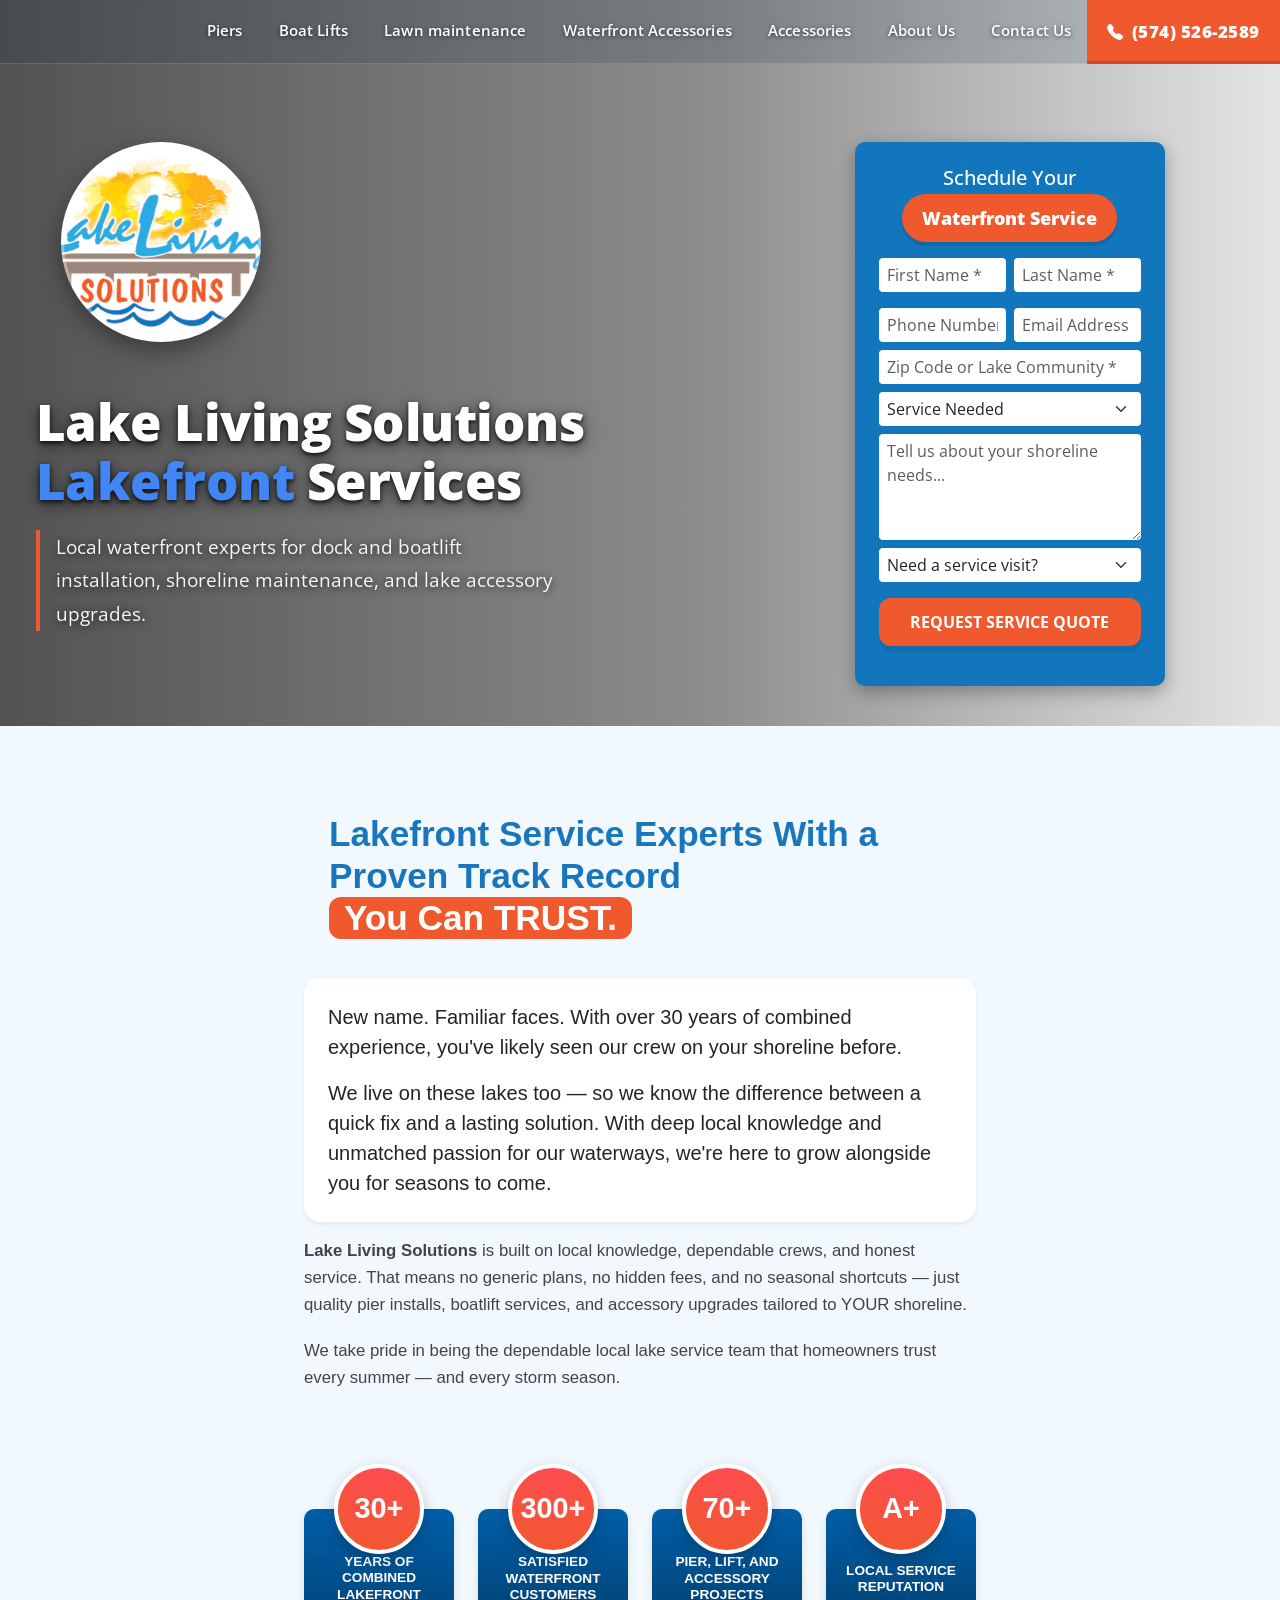
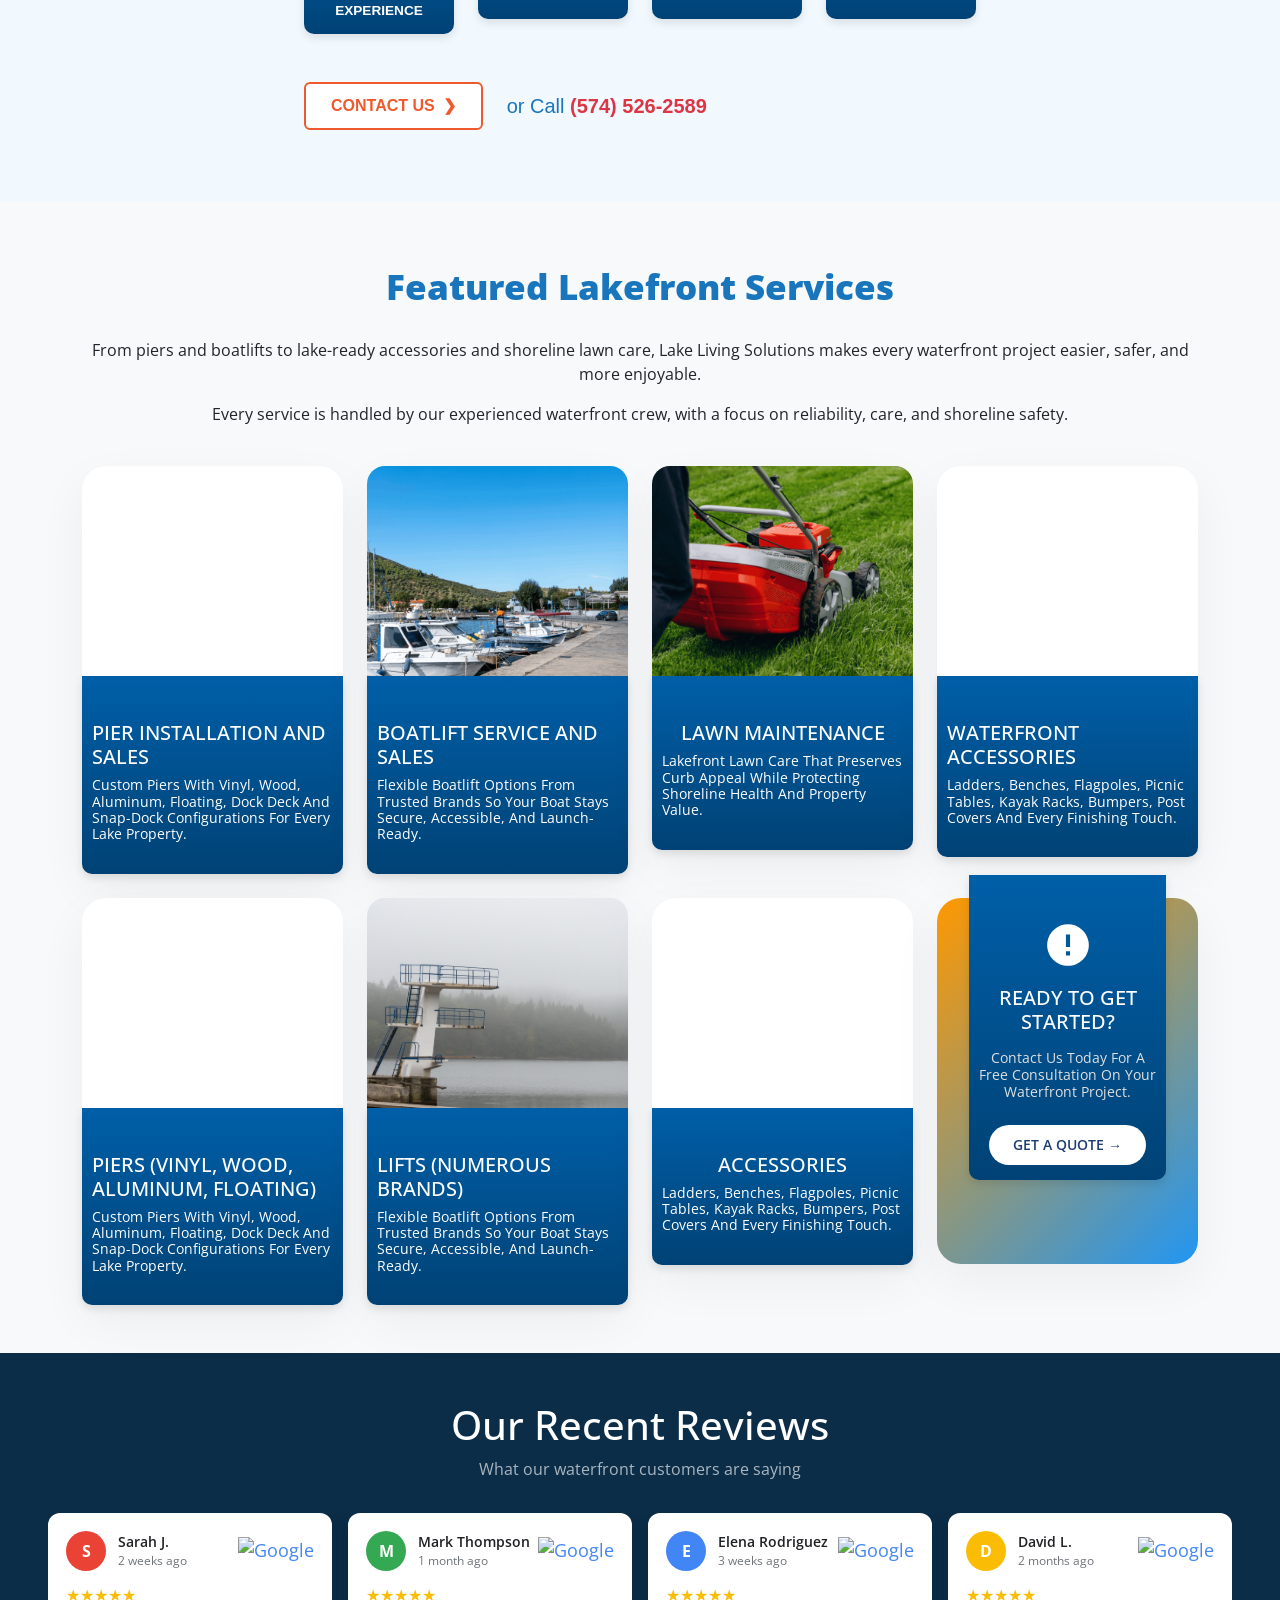
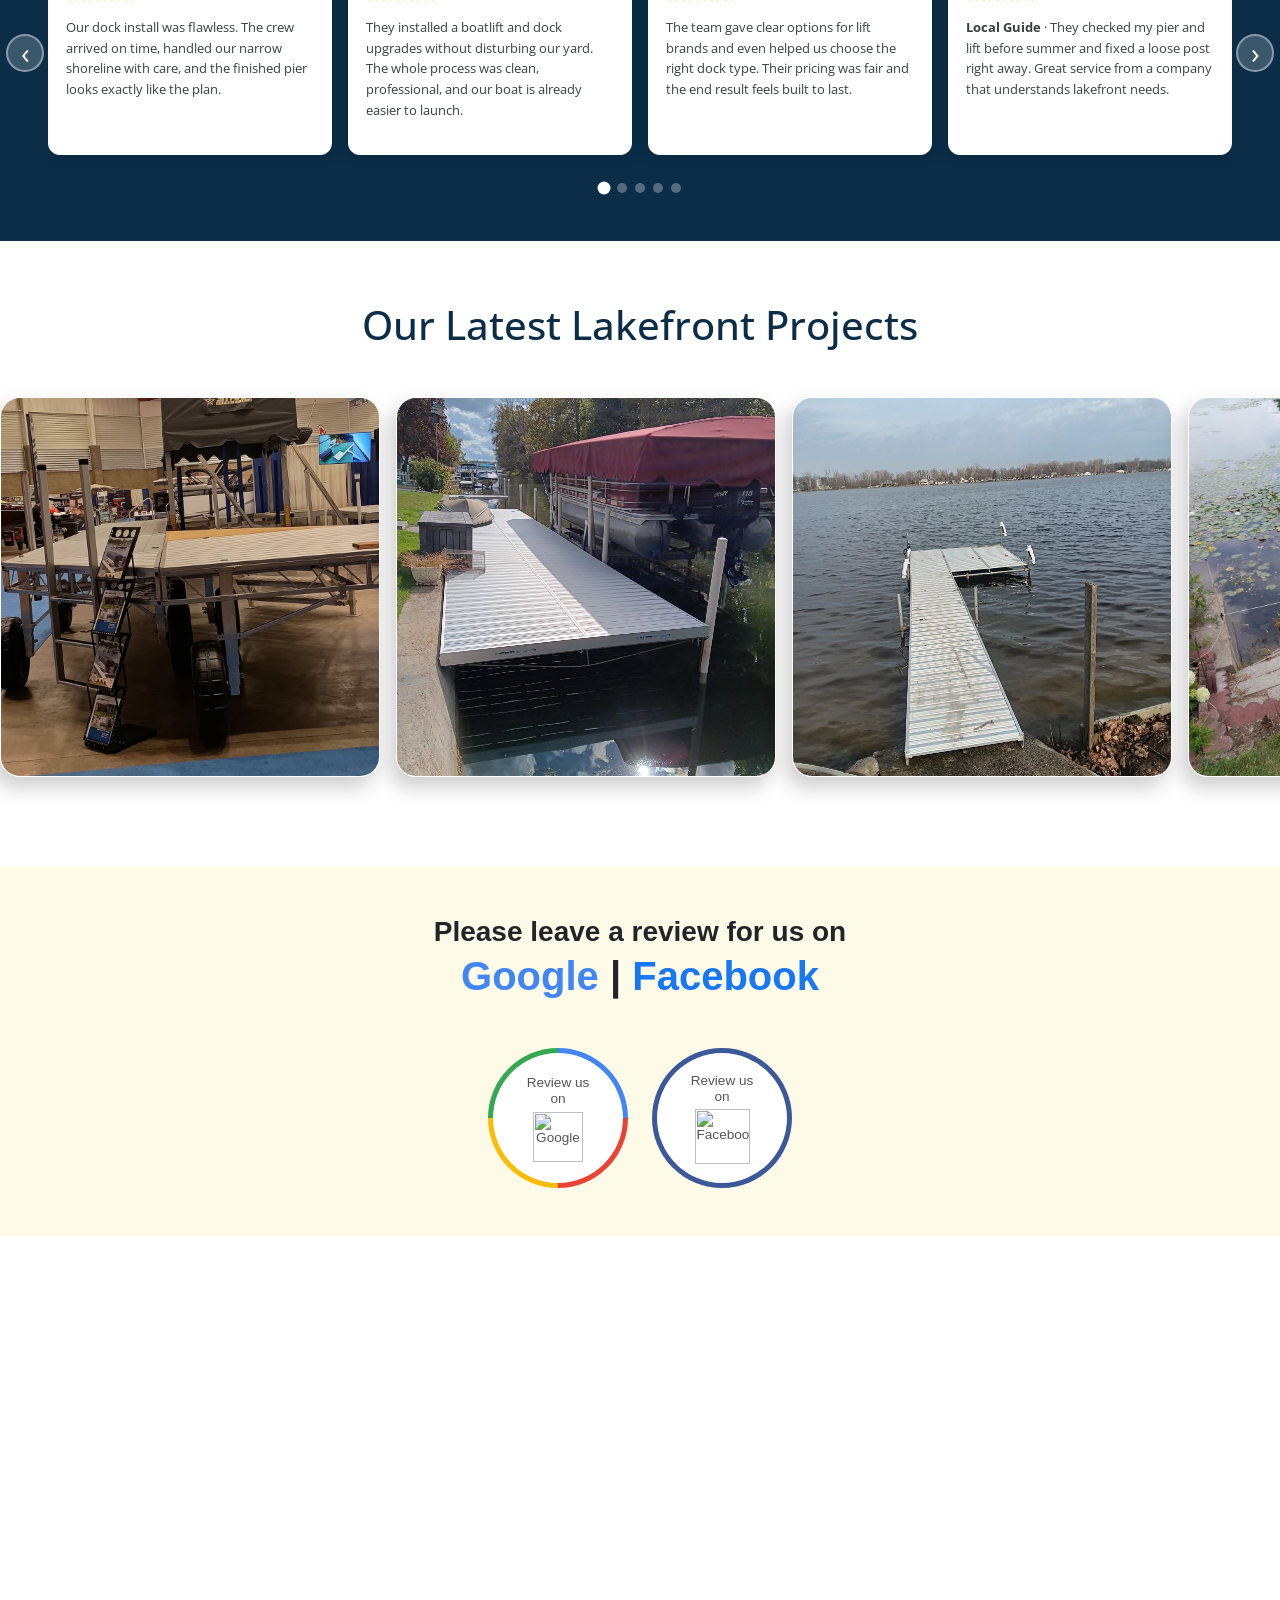
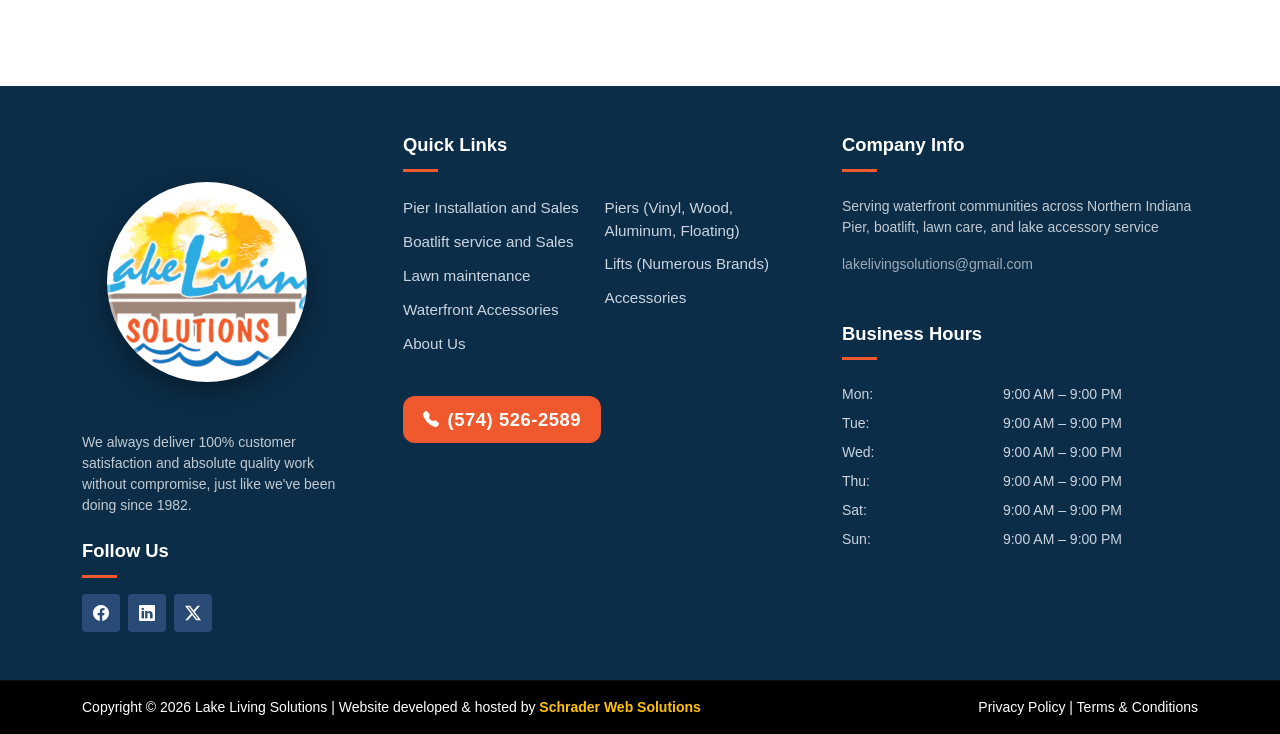
==== index-demo.html @ 2cd5c999 "initial start demo" ====
<html lang="en"><head>
    <meta charset="utf-8">
    <meta name="viewport" content="width=device-width initial-scale=1">
    <title>Lake Living Solutions | Lakefront Piers, Lifts & Waterfront Service</title>
    <meta name="description" content="Lake Living Solutions provides pier installation, boatlift service, lawn maintenance and accessories for lakeside homeowners in Northern Indiana. Trusted local waterfront experts with 30+ years of combined experience.">
    <meta name="keywords" content="lake services, pier installation, boatlift service, waterfront accessories, dock installation, lawn maintenance, Indiana lakes">
    <link href="https://cdn.jsdelivr.net/npm/bootstrap@5.3.2/dist/css/bootstrap.min.css" rel="stylesheet">
<link href="https://cdn.jsdelivr.net/npm/bootstrap-icons@1.11.3/font/bootstrap-icons.min.css" rel="stylesheet">
<script type="application/ld+json">
{
  "@context": "https://schema.org",
  "@type": "LocalBusiness",
  "name": "Lake Living Solutions",
  "telephone": "+1-574-526-2589",
  "email": "lakelivingsolutions@gmail.com",
  "description": "Lake Living Solutions delivers pier installation, boatlift service, lakefront lawn care, and waterfront accessories across Northern Indiana lakes.",
  "address": {
    "@type": "PostalAddress",
    "streetAddress": "Serving lakefront communities across Northern Indiana",
    "addressLocality": "South Bend",
    "addressRegion": "IN"
  },
  "areaServed": "Northern Indiana lakes",
  "openingHours": [
    "Mo-Fr 08:00-18:00",
    "Sa 08:00-14:00"
  ]
}
</script>

    <link href="https://cdn.jsdelivr.net/npm/bootstrap-icons@1.11.1/font/bootstrap-icons.css" rel="stylesheet">

<!-- Favicons -->
  <link rel="icon" type="image/x-icon" href="/images/fav-icon/favicon.ico">
  <link rel="icon" type="image/png" sizes="16x16" href="/images/fav-icon/favicon-16x16.png">
  <link rel="icon" type="image/png" sizes="32x32" href="/images/fav-icon/favicon-32x32.png">
  <link rel="apple-touch-icon" sizes="180x180" href="/images/fav-icon/apple-touch-icon.png">
  <link rel="manifest" href="/images/fav-icon/site.webmanifest">

 <link rel="stylesheet" href="/css/style.css">
  </head>
  <body>
    
    <link href="https://fonts.googleapis.com/css2?family=Open+Sans:wght@400;600;700&amp;display=swap" rel="stylesheet">

<div class="mobile-topbar">

  <a href="tel:5745262589" class="topbar-phone">
    <i class="bi bi-telephone-fill"></i>
    (574) 526-2589
  </a>

  <button class="hamburger" id="hamburger" aria-label="Open menu">
    <i id="hamIcon" class="bi bi-list"></i>
  </button>
</div>

<div class="overlay" id="overlay"></div>

<div class="mobile-drawer" id="drawer">

  <div class="drawer-header">
    <a class="drawer-logo" href="/">LAKE LIVING SOLUTIONS</a>
    <button class="close-btn" id="closeBtn" aria-label="Close">
      <i class="bi bi-x-lg"></i>
    </button>
  </div>

  <ul class="drawer-nav">
      <li><button class="nav-btn" onclick="window.location='/piers/'">Piers</button></li>
      <li><button class="nav-btn" onclick="window.location='/boat-lifts/'">Boat Lifts</button></li>
        <li><button class="nav-btn" onclick="window.location='/lawn-maintenance/'">Lawn maintenance</button></li>
        <li><button class="nav-btn" onclick="window.location='/waterfront-accessories/'">Waterfront Accessories</button></li>
      <li><button class="nav-btn" onclick="window.location='/accessories/'">Accessories</button></li>
      <li><button class="nav-btn" onclick="window.location='/about/'">About Us</button></li>
      <li><button class="nav-btn" onclick="window.location='/contact/'">Contact Us</button></li>
  </ul>

  <div class="drawer-phone">
    <a href="tel:5745262589" class="drawer-phone-link">
      <i class="bi bi-telephone-fill"></i>
      (574) 526-2589
    </a>
  </div>

</div>

<script>
  const hamburger = document.getElementById('hamburger');
  const hamIcon   = document.getElementById('hamIcon');
  const drawer    = document.getElementById('drawer');
  const overlay   = document.getElementById('overlay');
  const closeBtn  = document.getElementById('closeBtn');

  function openDrawer() {
    drawer.classList.add('open');
    overlay.classList.add('active');
    hamIcon.className = 'bi bi-x-lg';
    document.body.style.overflow = 'hidden';
  }
  function closeDrawer() {
    drawer.classList.remove('open');
    overlay.classList.remove('active');
    hamIcon.className = 'bi bi-list';
    document.body.style.overflow = '';
  }

  hamburger.addEventListener('click', () => drawer.classList.contains('open') ? closeDrawer() : openDrawer());
  closeBtn.addEventListener('click', closeDrawer);
  overlay.addEventListener('click', closeDrawer);
</script>
    <nav class="main-nav">
  <ul>
    <li class="nav-spacer" aria-hidden="true"></li>

    <li class="nav-links-group">
      <button class="nav-btn" onclick="window.location='/piers/'">Piers</button>
      <button class="nav-btn" onclick="window.location='/boat-lifts/'">Boat Lifts</button>
      <button class="nav-btn" onclick="window.location='/lawn-maintenance/'">Lawn maintenance</button>
      <button class="nav-btn" onclick="window.location='/waterfront-accessories/'">Waterfront Accessories</button>
      <button class="nav-btn" onclick="window.location='/accessories/'">Accessories</button>
      <button class="nav-btn" onclick="window.location='/about/'">About Us</button>
      <button class="nav-btn" onclick="window.location='/contact/'">Contact Us</button>
    </li>

    <li class="nav-phone">
      <a href="tel:5745262589" class="nav-phone-link">
        <i class="bi bi-telephone-fill"></i>
        (574) 526-2589
      </a>
    </li>
  </ul>
</nav>

    <main>
      
<section class="hero-section">
  <div class="hero-bg"></div>
  <div class="container-fluid hero-inner">
    <div class="row align-items-start gx-2">

      <!-- Left Content -->
      <div class="col-md-8 col-12">
        <div class="right-side-section  me-md-5 me-0 ms-md-4 ms-0 px-3 px-md-0">

          <div class="logo-wrapper mt-5">
            <a href="/" aria-label="Lake Living Solutions Home">
              <div class="logo" style="background-image: url('/img/logo.avif');"></div>
            </a>
          </div>

          <h1 class="hero-title mb-3">
            <span class="hero-title-text">
              Lake Living Solutions<span> Lakefront</span> Services
            </span>
          </h1>

          <h3 class="hero-subtitle">
            Local waterfront experts for dock and boatlift installation, shoreline maintenance, and lake accessory upgrades.
          </h3>

        </div>
      </div>

      <!-- Right Form -->
<!-- Right Form -->
<div class="col-md-4 col-12 mt-4 mt-md-0">
  <div class="form-container mt-5">  
    <div class="appointment-card p-4">
      <h5 class="text-center mb-1">Schedule Your</h5>
      <div class="text-center mb-3">
        <span class="appointment-pill d-inline-block">Waterfront Service</span>
      </div>
      <form>
        <div class="row g-2">
          <div class="col-6">
            <input class="form-control rounded-input" placeholder="First Name *">
          </div>
          <div class="col-6">
            <input class="form-control rounded-input" placeholder="Last Name *">
          </div>
        </div>
        <div class="row g-2 mt-2">
          <div class="col-6">
            <input class="form-control rounded-input" placeholder="Phone Number *">
          </div>
          <div class="col-6">
            <input type="email" class="form-control rounded-input" placeholder="Email Address *">
          </div>
        </div>
        <div class="mt-2">
          <input class="form-control rounded-input" placeholder="Zip Code or Lake Community *">
        </div>
        <div class="mt-2">
          <select class="form-select rounded-input">
            <option value="" selected="" disabled="">Service Needed</option>
            <option value="pier-installation">Pier installation and sales</option>
            <option value="boatlift-service">Boatlift service and sales</option>
            <option value="lawn-maintenance">Lawn maintenance</option>
            <option value="accessories">Accessories and finishing touches</option>
            <option value="dock-deck">Dock Deck / Snap-Dock</option>
            <option value="inspection">Inspection and maintenance</option>
          </select>
        </div>
        <div class="mt-2">
          <textarea class="form-control rounded-input" rows="4" placeholder="Tell us about your shoreline needs..."></textarea>
        </div>
        <div class="mt-2">
          <select class="form-select rounded-input">
            <option value="" selected="" disabled="">Need a service visit?</option>
            <option value="yes">Yes</option>
            <option value="no">No (Reach Out To Schedule)</option>
          </select>
        </div>
        <div class="mt-3">
          <button type="button" class="btn btn-danger w-100 btn-cta">REQUEST SERVICE QUOTE</button>
        </div>
      </form>
    </div>
  </div>
</div>

    </div>
  </div>
</section>

<section class="company-section overflow-hidden">
  <div class="container-fluid p-0">
    <div class="row g-0 about-content-bg" style="position: relative;">

   

      <!-- Content col -->
      <div class="py-5 px-4 px-lg-5 d-flex align-items-center about-container-center" >
       

        <div class="about-card py-4">
  <h2 class="section-title mb-4">
    Lakefront Service Experts With a <br>Proven Track Record <span class="trust-pill">You Can TRUST.</span>
  </h2>
  
  <div class="">
    <div class="blockquote p-4 rounded-4 shadow-sm bg-white">
      <p class="lead"><strong>New name. Familiar faces.</strong> With over 30 years of combined experience, you've likely seen our crew on your shoreline before.</p>
      <p>We live on these lakes too — so we know the difference between a quick fix and a lasting solution. With deep local knowledge and unmatched passion for our waterways, we're here to grow alongside you for seasons to come.</p>
    </div>
  </div>
  
  <div class="content-text opacity-90">
    <p><strong>Lake Living Solutions</strong> is built on local knowledge, dependable crews, and honest service. That means no generic plans, no hidden fees, and no seasonal shortcuts — just quality pier installs, boatlift services, and accessory upgrades tailored to YOUR shoreline.</p>
    <p>We take pride in being the dependable local lake service team that homeowners trust every summer — and every storm season.</p>
  </div>

  <div class="row text-center mt-5 g-4 justify-content-center">
    <div class="col-6 col-md-3">
      <div class="stat-container">
        <div class="stat-circle">30+</div>
        <div class="stat-label">Years Of Combined <br> Lakefront Experience</div>
      </div>
    </div>
    <div class="col-6 col-md-3">
      <div class="stat-container">
        <div class="stat-circle">300+</div>
        <div class="stat-label">Satisfied <br> Waterfront Customers</div>
      </div>
    </div>
    <div class="col-6 col-md-3">
      <div class="stat-container">
        <div class="stat-circle">70+</div>
        <div class="stat-label">Pier, Lift, And <br> Accessory Projects</div>
      </div>
    </div>
    <div class="col-6 col-md-3">
      <div class="stat-container">
        <div class="stat-circle">A+</div>
        <div class="stat-label">Local Service <br> Reputation</div>
      </div>
    </div>
  </div>

  <div class="mt-5 d-flex flex-wrap align-items-center gap-4">
    <a href="mailto:lakelivingsolutions@gmail.com" class="btn btn-contact-custom">
      CONTACT US <span class="ms-2">❯</span>
    </a>
    <span class="fs-5 text-navy">or Call <strong class="text-danger">(574) 526-2589</strong></span>
  </div>
</div>
      </div>

    </div>
  </div>
</section>




<section class="services-featured py-5 bg-light" id="services">
  <div class="container">
    <div class="row mb-4">
      <div class="col-12 text-center">
        <h2 class="section-title mb-3">Featured Lakefront Services</h2>
        <p>From piers and boatlifts to lake-ready accessories and shoreline lawn care, Lake Living Solutions makes every waterfront project easier, safer, and more enjoyable.</p>
        <p class="content-text">Every service is handled by our experienced waterfront crew, with a focus on reliability, care, and shoreline safety.</p>
      </div>
    </div>

    <div class="row g-4">
      <!-- Service 1: Pier installation and sales -->
      <div class="col-lg-3 col-12">
        <div class="stat-container" style="max-width:100%; padding:0rem; background:#fff; border-radius:24px; box-shadow:0 18px 50px rgba(0,0,0,0.05);">
          <div class="service-image" style="width:100%; min-height:300px; border-radius:18px 18px 0px 0px; background:url('/img/00.jpg') center/cover no-repeat; margin-bottom:1rem;"></div>
          <div class="stat-label stat-label-service" style="display: flex; flex-direction: column;">
             <h3 class="h5 section-sub-titlex">Pier installation and sales</h3>
             <p>Custom piers with vinyl, wood, aluminum, floating, Dock Deck and Snap-Dock configurations for every lake property.</p>
          </div>
        </div>
      </div>

      <!-- Service 2: Boatlift service and sales -->
      <div class="col-lg-3 col-12">
        <div class="stat-container" style="max-width:100%; padding:0rem; background:#fff; border-radius:24px; box-shadow:0 18px 50px rgba(0,0,0,0.05);">
          <div class="service-image" style="width:100%; min-height:300px; border-radius:18px 18px 0px 0px; background:url('/img/11.png') center/cover no-repeat; margin-bottom:1rem;"></div>
          <div class="stat-label stat-label-service" style="display: flex; flex-direction: column;">
             <h3 class="h5 section-sub-titlex">Boatlift service and sales</h3>
             <p>Flexible boatlift options from trusted brands so your boat stays secure, accessible, and launch-ready.</p>
          </div>
        </div>
      </div>

      <!-- Service 3: Lawn maintenance -->
      <div class="col-lg-3 col-12">
        <div class="stat-container" style="max-width:100%; padding:0rem; background:#fff; border-radius:24px; box-shadow:0 18px 50px rgba(0,0,0,0.05);">
          <div class="service-image" style="width:100%; min-height:300px; border-radius:18px 18px 0px 0px; background:url('/img/22.png') center/cover no-repeat; margin-bottom:1rem;"></div>
          <div class="stat-label stat-label-service" style="display: flex; flex-direction: column;">
             <h3 class="h5 section-sub-titlex">Lawn maintenance</h3>
             <p>Lakefront lawn care that preserves curb appeal while protecting shoreline health and property value.</p>
          </div>
        </div>
      </div>

      <!-- Service 4: Waterfront Accessories -->
      <div class="col-lg-3 col-12">
        <div class="stat-container" style="max-width:100%; padding:0rem; background:#fff; border-radius:24px; box-shadow:0 18px 50px rgba(0,0,0,0.05);">
          <div class="service-image" style="width:100%; min-height:300px; border-radius:18px 18px 0px 0px; background:url('/img/33.png') center/cover no-repeat; margin-bottom:1rem;"></div>
          <div class="stat-label stat-label-service" style="display: flex; flex-direction: column;">
             <h3 class="h5 section-sub-titlex">Waterfront Accessories</h3>
             <p>Ladders, benches, flagpoles, picnic tables, kayak racks, bumpers, post covers and every finishing touch.</p>
          </div>
        </div>
      </div>

      <!-- Service 5: Piers (Dock Deck / Snap-Dock combined as it falls under piers) -->
      <div class="col-lg-3 col-12">
        <div class="stat-container" style="max-width:100%; padding:0rem; background:#fff; border-radius:24px; box-shadow:0 18px 50px rgba(0,0,0,0.05);">
          <div class="service-image" style="width:100%; min-height:300px; border-radius:18px 18px 0px 0px; background:url('/img/44.png') center/cover no-repeat; margin-bottom:1rem;"></div>
          <div class="stat-label stat-label-service" style="display: flex; flex-direction: column;">
             <h3 class="h5 section-sub-titlex">Piers (Vinyl, Wood, Aluminum, Floating)</h3>
             <p>Custom piers with vinyl, wood, aluminum, floating, Dock Deck and Snap-Dock configurations for every lake property.</p>
          </div>
        </div>
      </div>

      <!-- Service 6: Lifts -->
      <div class="col-lg-3 col-12">
        <div class="stat-container" style="max-width:100%; padding:0rem; background:#fff; border-radius:24px; box-shadow:0 18px 50px rgba(0,0,0,0.05);">
          <div class="service-image" style="width:100%; min-height:300px; border-radius:18px 18px 0px 0px; background:url('/img/55.png') center/cover no-repeat; margin-bottom:1rem;"></div>
          <div class="stat-label stat-label-service" style="display: flex; flex-direction: column;">
             <h3 class="h5 section-sub-titlex">Lifts (Numerous Brands)</h3>
             <p>Flexible boatlift options from trusted brands so your boat stays secure, accessible, and launch-ready.</p>
          </div>
        </div>
      </div>

      <!-- Service 7: Accessories (duplicate of Waterfront Accessories, but keeping as separate entry per your list) -->
      <div class="col-lg-3 col-12">
        <div class="stat-container" style="max-width:100%; padding:0rem; background:#fff; border-radius:24px; box-shadow:0 18px 50px rgba(0,0,0,0.05);">
          <div class="service-image" style="width:100%; min-height:300px; border-radius:18px 18px 0px 0px; background:url('/img/66.png') center/cover no-repeat; margin-bottom:1rem;"></div>
          <div class="stat-label stat-label-service" style="display: flex; flex-direction: column;">
             <h3 class="h5 section-sub-titlex">Accessories</h3>
             <p>Ladders, benches, flagpoles, picnic tables, kayak racks, bumpers, post covers and every finishing touch.</p>
          </div>
        </div>
      </div>
            <!-- Service 8: Call to Action Block -->
      <div class="col-lg-3 col-12">
        <div class="stat-container" style="max-width: 100%;
    padding: 2rem;
    background: linear-gradient(135deg, #FF9800 0%, #2196F3 100%);
    border-radius: 24px;
    box-shadow: 0 18px 50px rgba(0, 0, 0, 0.05);
    text-align: center;
    display: flex;
    flex-direction: column;
    justify-content: center;
    min-height: 366px;">
          <div class="stat-label stat-label-service" style="display: flex; flex-direction: column; align-items:center;">
             <svg width="50" height="50" viewBox="0 0 24 24" fill="none" xmlns="http://www.w3.org/2000/svg" style="margin-bottom:1rem;">
               <path d="M12 2C6.48 2 2 6.48 2 12s4.48 10 10 10 10-4.48 10-10S17.52 2 12 2zm1 15h-2v-2h2v2zm0-4h-2V7h2v6z" fill="white"/>
             </svg>
             <h3 class="h5 section-sub-titlex" style="color:#fff; margin-bottom:1rem;">Ready to Get Started?</h3>
             <p style="color:#e0e0e0; margin-bottom:1.5rem; font-size:14px;">Contact us today for a free consultation on your waterfront project.</p>
             <a href="tel:+15745262589" style="display:inline-block; background:#fff; color:#1e3c72; text-decoration:none; padding:0.75rem 1.5rem; border-radius:50px; font-weight:600; transition:all 0.3s ease;">Get a Quote →</a>
          </div>
        </div>
      </div>
    </div>
  </div>
</section>

<div class="review-sec text-center py-5">
  <h1 class="text-white mb-2">Our Recent Reviews</h1>
  <p class="review-sec-sub">What our waterfront customers are saying</p>

  <div class="review-carousel-outer">

    <!-- Arrows -->
    <button class="review-arrow review-prev" id="reviewPrev">‹</button>
    <button class="review-arrow review-next" id="reviewNext">›</button>

    <!-- Track -->
    <div class="review-track" id="reviewTrack">

      <div class="review-card">
        <div class="review-header">
          <div class="avatar" style="background-color:#ea4335;">S</div>
          <div class="user-info">
            <span class="user-name">Sarah J.</span>
            <span class="review-date">2 weeks ago</span>
          </div>
          <img src="https://img.icons8.com/color/48/google-logo.png" class="google-logo" alt="Google">
        </div>
        <div class="stars">★★★★★</div>
        <p class="review-text">Our dock install was flawless. The crew arrived on time, handled our narrow shoreline with care, and the finished pier looks exactly like the plan.</p>
      </div>

      <div class="review-card">
        <div class="review-header">
          <div class="avatar" style="background-color:#34a853;">M</div>
          <div class="user-info">
            <span class="user-name">Mark Thompson</span>
            <span class="review-date">1 month ago</span>
          </div>
          <img src="https://img.icons8.com/color/48/google-logo.png" class="google-logo" alt="Google">
        </div>
        <div class="stars">★★★★★</div>
        <p class="review-text">They installed a boatlift and dock upgrades without disturbing our yard. The whole process was clean, professional, and our boat is already easier to launch.</p>
      </div>

      <div class="review-card">
        <div class="review-header">
          <div class="avatar" style="background-color:#4285f4;">E</div>
          <div class="user-info">
            <span class="user-name">Elena Rodriguez</span>
            <span class="review-date">3 weeks ago</span>
          </div>
          <img src="https://img.icons8.com/color/48/google-logo.png" class="google-logo" alt="Google">
        </div>
        <div class="stars">★★★★★</div>
        <p class="review-text">The team gave clear options for lift brands and even helped us choose the right dock type. Their pricing was fair and the end result feels built to last.</p>
      </div>

      <div class="review-card">
        <div class="review-header">
          <div class="avatar" style="background-color:#fbbc05;">D</div>
          <div class="user-info">
            <span class="user-name">David L.</span>
            <span class="review-date">2 months ago</span>
          </div>
          <img src="https://img.icons8.com/color/48/google-logo.png" class="google-logo" alt="Google">
        </div>
        <div class="stars">★★★★★</div>
        <p class="review-text"><b>Local Guide</b> · They checked my pier and lift before summer and fixed a loose post right away. Great service from a company that understands lakefront needs.</p>
      </div>

      <div class="review-card">
        <div class="review-header">
          <div class="avatar" style="background-color:#7c3aed;">R</div>
          <div class="user-info">
            <span class="user-name">Rachel Kim</span>
            <span class="review-date">3 months ago</span>
          </div>
          <img src="https://img.icons8.com/color/48/google-logo.png" class="google-logo" alt="Google">
        </div>
        <div class="stars">★★★★★</div>
        <p class="review-text">From the first call to the final dock cleanup, everything was seamless. The team was on time, respectful of our yard, and the finished pier looks amazing.</p>
      </div>

      <div class="review-card">
        <div class="review-header">
          <div class="avatar" style="background-color:#0891b2;">J</div>
          <div class="user-info">
            <span class="user-name">James Patterson</span>
            <span class="review-date">6 weeks ago</span>
          </div>
          <img src="https://img.icons8.com/color/48/google-logo.png" class="google-logo" alt="Google">
        </div>
        <div class="stars">★★★★★</div>
        <p class="review-text">We got multiple quotes and Lake Living Solutions had the best lakefront expertise. Our new lift works perfectly and the dock was built exactly to our shoreline.</p>
      </div>

      <div class="review-card">
        <div class="review-header">
          <div class="avatar" style="background-color:#059669;">T</div>
          <div class="user-info">
            <span class="user-name">Teresa Nguyen</span>
            <span class="review-date">1 week ago</span>
          </div>
          <img src="https://img.icons8.com/color/48/google-logo.png" class="google-logo" alt="Google">
        </div>
        <div class="stars">★★★★★</div>
        <p class="review-text">I called on Tuesday about a broken dock board and they were at our lakefront by Wednesday morning. Repair was completed same day and the deck looks great.</p>
      </div>

    </div><!-- end track -->

    <!-- Dots -->
    <div class="review-dots" id="reviewDots"><span class="review-dot"></span><span class="review-dot"></span><span class="review-dot"></span><span class="review-dot"></span><span class="review-dot active"></span></div>

  </div>
</div>

<script>
(function() {
  const track    = document.getElementById('reviewTrack');
  const dotsWrap = document.getElementById('reviewDots');
  const prevBtn  = document.getElementById('reviewPrev');
  const nextBtn  = document.getElementById('reviewNext');
  const cards    = track.querySelectorAll('.review-card');

  let current = 0;
  let autoTimer = null;
  let visibleCount = getVisible();

  function getVisible() {
    return window.innerWidth < 576 ? 1 : window.innerWidth < 992 ? 2 : 3;
  }

  const total = cards.length;

  /* Build dots */
  function buildDots() {
    visibleCount = getVisible();
    dotsWrap.innerHTML = '';
    const pages = total - visibleCount + 1;
    for (let i = 0; i < pages; i++) {
      const d = document.createElement('span');
      d.className = 'review-dot' + (i === current ? ' active' : '');
      d.addEventListener('click', () => { goTo(i); resetAuto(); });
      dotsWrap.appendChild(d);
    }
  }

  function goTo(index) {
    visibleCount = getVisible();
    const pages = total - visibleCount + 1;
    current = Math.max(0, Math.min(index, pages - 1));
    const cardW = cards[0].offsetWidth + 20;
    track.scrollTo({ left: cardW * current, behavior: 'smooth' });
    dotsWrap.querySelectorAll('.review-dot').forEach((d, i) => d.classList.toggle('active', i === current));
  }

  function next() { goTo(current + 1 < total - visibleCount + 1 ? current + 1 : 0); }
  function prev() { goTo(current > 0 ? current - 1 : total - visibleCount); }

  function startAuto() {
    clearInterval(autoTimer);
    autoTimer = setInterval(next, 3500);
  }

  function resetAuto() { clearInterval(autoTimer); startAuto(); }

  prevBtn.addEventListener('click', () => { prev(); resetAuto(); });
  nextBtn.addEventListener('click', () => { next(); resetAuto(); });

  /* Sync dot on manual swipe */
  track.addEventListener('scroll', () => {
    const cardW = cards[0].offsetWidth + 20;
    current = Math.round(track.scrollLeft / cardW);
    dotsWrap.querySelectorAll('.review-dot').forEach((d, i) => d.classList.toggle('active', i === current));
  });

  /* Pause on touch */
  track.addEventListener('touchstart', () => clearInterval(autoTimer));
  track.addEventListener('touchend', startAuto);

  window.addEventListener('resize', () => { buildDots(); goTo(0); });

  buildDots();
  startAuto();
})();
</script>

<section class="modern-carousel-section">
  <div class="mb-2"><h1>Our Latest Lakefront Projects</h1></div>

  <div class="carousel-outer">

    <div class="carousel-wrapper" id="carouselWrapper">

      <div class="project-card">
        <img src="/img/projects/111.jpg" alt="Lake Pier Installation">
        <div class="card-content">
          <span class="tag" style="background:#fbbf24;color:#000;">Pier</span>
          <h3>Lake Pier Installation</h3>
          <p>Custom pier installation with durable decking and shoreline-safe engineering for every property.</p>
        </div>
      </div>

      <div class="project-card">
        <img src="/img/projects/222.jpg" alt="Boatlift Installation">
        <div class="card-content">
          <span class="tag" style="background:#38bdf8;color:#000;">Boatlift</span>
          <h3>Boatlift Service & Sales</h3>
          <p>High-quality boatlift installation for secure storage and smooth lake launches all season.</p>
        </div>
      </div>

      <div class="project-card">
        <img src="/img/projects/333.jpg" alt="Lawn Maintenance">
        <div class="card-content">
          <span class="tag" style="background:#f87171;color:#fff;">Lawn Care</span>
          <h3>Lakefront Lawn Maintenance</h3>
          <p>Shoreline-safe lawn care and turf management to keep your waterfront landscape neat and healthy.</p>
        </div>
      </div>

      <div class="project-card">
        <img src="/img/projects/1111.jpg" alt="Dock Accessories">
        <div class="card-content">
          <span class="tag" style="background:#4ade80;color:#000;">Accessories</span>
          <h3>Lake Accessory Installation</h3>
          <p>Installed ladders, benches, bumpers, kayak racks and dock accessories for safer waterfront living.</p>
        </div>
      </div>

      <div class="project-card">
        <img src="/img/projects/555.jpg" alt="Snap-Dock Installation">
        <div class="card-content">
          <span class="tag" style="background:#a78bfa;color:#fff;">Modular Dock</span>
          <h3>Dock Deck & Snap-Dock</h3>
          <p>Fast-install dock systems built for lake access, stability, and easy seasonal setup.</p>
        </div>
      </div>

      <div class="project-card">
        <img src="/img/projects/666.jpg" alt="Inspection and Maintenance">
        <div class="card-content">
          <span class="tag" style="background:#fb923c;color:#fff;">Service</span>
          <h3>Inspection & Maintenance</h3>
          <p>Detailed pier and boatlift inspections with preventative maintenance to protect your waterfront investment.</p>
        </div>
      </div>

      <div class="project-card">
        <img src="/img/projects/777.jpg" alt="Waterfront Project Planning">
        <div class="card-content">
          <span class="tag" style="background:#34d399;color:#000;">Planning</span>
          <h3>Waterfront Service Planning</h3>
          <p>Seasonal planning and project coordination for docks, lifts, shoreline care, and lakefront upgrades.</p>
        </div>
      </div>

    </div>

    <button class="carousel-arrow arrow-prev" id="arrowPrev" onclick="slideCarousel(-1)" style="display: none;">‹</button>
    <button class="carousel-arrow arrow-next" id="arrowNext" onclick="slideCarousel(1)" style="display: none;">›</button>

    <div class="carousel-dots" id="carouselDots" style="display: none;">
      <span class="dot" onclick="goToSlide(0)"></span>
      <span class="dot" onclick="goToSlide(1)"></span>
      <span class="dot" onclick="goToSlide(2)"></span>
      <span class="dot active" onclick="goToSlide(3)"></span>
      <span class="dot" onclick="goToSlide(4)"></span>
      <span class="dot" onclick="goToSlide(5)"></span>
      <span class="dot" onclick="goToSlide(6)"></span>
    </div>

  </div>
</section>

<script>
(function() {
  let currentSlide = 0;
  let autoPlayTimer = null;
  let isDragging = false;
  let dragStartX = 0;
  let scrollStart = 0;
  let hasDragged = false;

  const wrapper = document.getElementById('carouselWrapper');
  const dots    = document.querySelectorAll('.dot');
  const cards   = wrapper.querySelectorAll('.project-card');
  const total   = cards.length;

  function isMobile() { return window.innerWidth <= 991; }

  function updateDots() {
    dots.forEach((d, i) => d.classList.toggle('active', i === currentSlide));
  }

  /* ── Slide to index — works on both desktop & mobile ── */
  function goToSlide(index) {
    currentSlide = ((index % total) + total) % total;
    const cardWidth = cards[0].offsetWidth + 16;
    wrapper.scrollTo({ left: cardWidth * currentSlide, behavior: 'smooth' });
    updateDots();
  }

  function slideCarousel(dir) { goToSlide(currentSlide + dir); resetAutoPlay(); }

  /* Sync dots on scroll */
  wrapper.addEventListener('scroll', () => {
    const cardWidth = cards[0].offsetWidth + 16;
    currentSlide = Math.round(wrapper.scrollLeft / cardWidth);
    updateDots();
  });

  /* ── Mouse drag — desktop & mobile ── */
  wrapper.addEventListener('mousedown', (e) => {
    isDragging  = true;
    hasDragged  = false;
    dragStartX  = e.pageX;
    scrollStart = wrapper.scrollLeft;
    wrapper.style.cursor = 'grabbing';
    wrapper.style.userSelect = 'none';
    clearInterval(autoPlayTimer);
    e.preventDefault();
  });

  window.addEventListener('mousemove', (e) => {
    if (!isDragging) return;
    const delta = dragStartX - e.pageX;
    if (Math.abs(delta) > 5) hasDragged = true;
    wrapper.scrollLeft = scrollStart + delta;
  });

  window.addEventListener('mouseup', (e) => {
    if (!isDragging) return;
    isDragging = false;
    wrapper.style.cursor = '';
    wrapper.style.userSelect = '';
    /* Snap to nearest card */
    const cardWidth = cards[0].offsetWidth + 16;
    currentSlide = Math.round(wrapper.scrollLeft / cardWidth);
    goToSlide(currentSlide);
    startAutoPlay();
    /* Prevent click firing after drag */
    if (hasDragged) e.stopPropagation();
  });

  /* ── Touch pause/resume ── */
  wrapper.addEventListener('touchstart', () => clearInterval(autoPlayTimer), { passive: true });
  wrapper.addEventListener('touchend',   startAutoPlay, { passive: true });

  /* ── Autoplay — runs on both desktop & mobile ── */
  function startAutoPlay() {
    clearInterval(autoPlayTimer);
    autoPlayTimer = setInterval(() => goToSlide(currentSlide + 1), 3000);
  }

  function resetAutoPlay() { clearInterval(autoPlayTimer); startAutoPlay(); }

  /* ── Show/hide arrows & dots (mobile only) ── */
  function toggleControls() {
    document.querySelectorAll('.carousel-arrow, .carousel-dots').forEach(el => {
      el.style.display = isMobile() ? '' : 'none';
    });
  }

  toggleControls();
  window.addEventListener('resize', toggleControls);
  startAutoPlay();
})();
</script>
<section class="review-section py-5 text-center">
  <div class="container">
    <h3 class="fw-bold mb-1 text-dark">Please leave a review for us on</h3>
    <h2 class="display-6 fw-bold mb-5">
      <span class="text-google">Google</span> | <span class="text-facebook">Facebook</span>
    </h2>

    <div class="d-flex justify-content-center align-items-center gap-4 flex-wrap">
      <a href="#" class="review-badge google-ring">
        <div class="inner-content">
          <p class="mb-1">Review us<br>on</p>
          <img src="https://www.gesi.org/wp-content/uploads/2024/08/google-logo-png-open-2000.png" alt="Google" width="50">
        </div>
      </a>

      <a href="#" class="review-badge facebook-ring">
        <div class="inner-content">
          <p class="mb-1">Review us<br>on</p>
          <img src="https://images.icon-icons.com/1826/PNG/512/4202107facebookfblogosocialsocialmedia-115710_115591.png" alt="Facebook" width="55">
        </div>
      </a>
    </div>
  </div>
</section>

<iframe src="https://www.google.com/maps/embed?pb=!1m18!1m12!1m3!1d1567747.014956237!2d-86.41924089324623!3d39.87410600472805!2m3!1f0!2f0!3f0!3m2!1i1024!2i768!4f13.1!3m3!1m2!1s0x8c10d14d160f8093%3A0x21bd7d960297fe0b!2sLake%20Living%20Solutions!5e0!3m2!1sen!2sma!4v1780882554108!5m2!1sen!2sma" width="100%" height="450" style="border:0;" allowfullscreen="" loading="lazy" referrerpolicy="no-referrer-when-downgrade"></iframe>

<footer class="footer-main text-white pt-5">
  <div class="container pb-4">
    <div class="row gy-5">

      <!-- Logo & Social -->
      <div class="col-lg-3">
        <div class="mb-4">
  <!--<a href="/" aria-label="Lake Living Solutions Home">
    <img src="/img/logo.avif" alt="Lake Living Solutions Logo" class="img-fluid" style="max-height: 150px;">
  </a>-->
  <div class="logo-wrapper mt-5">
            <a href="/" aria-label="Lake Living Solutions Home">
              <div class="logo" style="background-image: url('/img/logo.avif');"></div>
            </a>
          </div>
</div>
<p class="small lh-base opacity-75">
  We always deliver 100% customer satisfaction and absolute quality work without compromise, just like we've been doing since 1982.
</p>
        <div class="mt-4">
          <h5 class="footer-heading">Follow Us</h5>
          <div class="d-flex gap-2 mt-3">
            <a href="#" class="btn btn-facebook d-inline-flex align-items-center justify-content-center"><i class="bi bi-facebook"></i></a>
            <a href="#" class="btn btn-facebook d-inline-flex align-items-center justify-content-center"><i class="bi bi-linkedin"></i></a>
            <a href="#" class="btn btn-facebook d-inline-flex align-items-center justify-content-center"><i class="bi bi-twitter-x"></i></a>
          </div>
        </div>
      </div>

      <!-- Quick Links -->
      <div class="col-lg-5 px-lg-5">
        <h5 class="footer-heading">Quick Links</h5>
        <div class="row mt-4">
          <div class="col-6">
            <ul class="list-unstyled footer-list">
              <li><a href="#services">Pier Installation and Sales</a></li>
              <li><a href="#services">Boatlift service and Sales</a></li>
              <li><a href="#services">Lawn maintenance</a></li>
              <li><a href="#services">Waterfront Accessories</a></li>
              <li><a href="#">About Us</a></li>
            </ul>
          </div>
          <div class="col-6">
            <ul class="list-unstyled footer-list">
              <li><a href="#services">Piers (Vinyl, Wood, Aluminum, Floating)</a></li>
              <li><a href="#services">Lifts (Numerous Brands)</a></li>
              <li><a href="#services">Accessories</a></li>
              
            </ul>
          </div>
        </div>

        <!-- Phone CTA — Bootstrap Icon -->
        <a href="tel:5745262589" class="footer-phone-cta mt-4 d-inline-flex align-items-center gap-2">
          <i class="bi bi-telephone-fill"></i>
          (574) 526-2589
        </a>
      </div>

      <!-- Company Info & Hours -->
      <div class="col-lg-4">
        <div class="mb-5">
          <h5 class="footer-heading">Company Info</h5>
          <p class="small mt-4 opacity-75">
            Serving waterfront communities across Northern Indiana<br>
            Pier, boatlift, lawn care, and lake accessory service
          </p>
          <p class="small opacity-75">
            <a href="mailto:lakelivingsolutions@gmail.com" style="color: var(--color-text-light);">lakelivingsolutions@gmail.com</a>
          </p>
        </div>
        <div>
          <h5 class="footer-heading">Business Hours</h5>
          <ul class="list-unstyled small mt-4 business-hours">
            <li><span>Mon:</span> <span>9:00 AM – 9:00 PM</span></li>
            <li><span>Tue:</span> <span>9:00 AM – 9:00 PM</span></li>
            <li><span>Wed:</span> <span>9:00 AM – 9:00 PM</span></li>
            <li><span>Thu:</span> <span>9:00 AM – 9:00 PM</span></li>
            <li><span>Sat:</span> <span>9:00 AM – 9:00 PM</span></li>
            <li><span>Sun:</span> <span>9:00 AM – 9:00 PM</span></li>
          </ul>
        </div>
      </div>

    </div>
  </div>

  <div class="copyright-bar py-3 mt-4">
    <div class="container">
      <div class="row align-items-center text-center text-md-start">
        <div class="col-md-8">
          <p class="mb-0 small">Copyright © 2026 Lake Living Solutions | Website developed &amp; hosted by <b><a class="text-decoration-none text-warning" href="https://schrader.co/">Schrader Web Solutions</a></b></p>
        </div>
        <div class="col-md-4 text-md-end mt-2 mt-md-0">
          <p class="mb-0 small"><a href="#" class="text-decoration-none text-white"> Privacy Policy</a>  | <a href="#" class="text-decoration-none text-white"> Terms &amp; Conditions</a> </p>
        </div>
      </div>
    </div>
  </div>
</footer>

    </main>

    <script src="https://cdn.jsdelivr.net/npm/bootstrap@5.3.2/dist/js/bootstrap.bundle.min.js"></script>
    
    <script src="/js/main.js"></script>
  
</body></html>
---- css/style.css ----
/* ============================================
   CSS VARIABLES
   ============================================ */
:root {
  --color-primary:       #0b2d48;
  --color-primary-light: #1b4f82;
  --color-primary-mid:   #005fa8;
  --color-primary-dark:  #004275;
  --color-primary-form:  rgb(18 118 188);
   /* rgba(7,60,100,0.92); */
  --color-overlay:       rgba(10,65,110,0.78);
  --color-accent:        #00d2ff;
  --color-red:          #f0592d;
   /* #ff3b3b; */
  --color-red-dark:      #f0592d;
  /* #e31e24; */
  --color-white:         #ffffff;
  --color-black:         #000000;
  --color-text-navy:     #1976bd ; 
  /* #004a87; */
  --color-text-body:     #444444;
  --color-text-light:    #cbd5e1;
  --color-text-muted:    rgba(255,255,255,0.78);
  --color-bg-light-blue: #f1f8fe;
  --color-bg-hover-nav:  rgba(255,255,255,0.18);
  --glass-bg:            rgba(255,255,255,0.1);
  --glass-border:        rgba(255,255,255,0.2);
  --color-lime:          #b3f02e;
  --color-star:          #fbbc04;
  --color-google-blue:   #4285F4;
  --radius-sm:    6px;
  --radius-md:    12px;
  --radius-lg:    20px;
  --radius-pill:  26px;
  --radius-full:  50%;
  --hero-height:       80vh;
  --nav-height:        64px;
  --mobile-nav-height: 56px;
}

/* ============================================
   RESET & BASE
   ============================================ */
*, *::before, *::after { box-sizing: border-box; }
html, body { overflow-x: hidden; max-width: 100%; margin: 0; padding: 0; font-family: 'Open Sans', sans-serif; }
a { text-decoration: none; }

/* ============================================
   HERO WRAPPER
   ============================================ */
.hero-wrapper { position: relative; }

/* ============================================
   DESKTOP NAVBAR — 3-col grid: spacer | links | phone
   ============================================ */
.main-nav {
  position: absolute;
  top: 0; left: 0; right: 0;
  z-index: 100;
  height: var(--nav-height);
  background: rgba(11,45,72,0.15);
  backdrop-filter: blur(2px);
  -webkit-backdrop-filter: blur(2px);
  border-bottom: 1px solid rgba(255,255,255,0.15);
}

.main-nav > ul {
  list-style: none;
  margin: 0; padding: 0;
  display: grid;
  grid-template-columns: 1fr auto 1fr;
  align-items: center;
  height: 100%;
}

.main-nav > ul > li { position: relative; }
.nav-spacer         { display: block; }
.nav-phone          { display: flex; justify-content: flex-end; }

.nav-links-group {
  display: flex;
  align-items: center;
  justify-content: center;
  gap: 4px;
  height: 100%;
}

.nav-btn {
  display: flex;
  align-items: center;
  gap: 7px;
  height: var(--nav-height);
  padding: 0 16px;
  color: var(--color-white);
  font-family: 'Open Sans', sans-serif;
  font-size: .96rem;
  font-weight: 600;
  white-space: nowrap;
  cursor: pointer;
  user-select: none;
  background: none;
  border: none;
  border-bottom: 3px solid transparent;
  outline: none;
  letter-spacing: .01em;
  text-shadow: 0 1px 4px rgba(0,0,0,0.6);
  transition: background .2s, border-color .2s;
}
.nav-btn:hover { background: var(--color-bg-hover-nav); }

.nav-phone-link {
  display: flex;
  align-items: center;
  gap: 8px;
  height: var(--nav-height);
  padding: 0 20px;
  background: var(--color-red);
  color: var(--color-white);
  font-size: 1.05rem;
  font-weight: 800;
  white-space: nowrap;
  letter-spacing: .03em;
  transition: background .2s;
  box-shadow: inset 0 -3px 0 rgba(0,0,0,0.15);
}
.nav-phone-link:hover { background: var(--color-red-dark); }
.nav-phone-link i     { font-size: 16px; }

/* ============================================
   MOBILE TOPBAR
   ============================================ */
.mobile-topbar {
  display: none;
  position: absolute;
  top: 0; left: 0; right: 0;
  z-index: 1100;
  height: var(--mobile-nav-height);
  padding: 0 16px;
  align-items: center;
  justify-content: space-between;
  background: rgba(11,45,72,0.15);
  backdrop-filter: blur(2px);
  -webkit-backdrop-filter: blur(2px);
  border-bottom: 1px solid rgba(255,255,255,0.15);
}

.topbar-phone   { display: flex; align-items: center; gap: 6px; color: var(--color-white); font-size: .85rem; font-weight: 700; text-shadow: 0 1px 4px rgba(0,0,0,0.6); white-space: nowrap; letter-spacing: .02em; }
.topbar-phone i { font-size: 15px; }
.hamburger      { background: none; border: none; cursor: pointer; padding: 4px; display: flex; align-items: center; }
.hamburger i    { font-size: 26px; color: var(--color-white); }

/* ============================================
   OVERLAY
   ============================================ */
.overlay { display: none; position: fixed; inset: 0; background: rgba(0,0,0,.45); z-index: 1199; }
.overlay.active { display: block; }

/* ============================================
   MOBILE DRAWER
   ============================================ */
.mobile-drawer {
  position: fixed;
  top: 0; left: -320px;
  width: 300px; height: 100dvh;
  background: var(--color-primary-light);
  z-index: 1200;
  display: flex; flex-direction: column;
  transition: left .3s ease;
  overflow-y: auto;
  scrollbar-width: none; -ms-overflow-style: none;
}
.mobile-drawer::-webkit-scrollbar { display: none; }
.mobile-drawer.open { left: 0; }

.drawer-header { background: var(--color-red-dark); padding: 16px; display: flex; align-items: center; justify-content: space-between; flex-shrink: 0; }
.drawer-logo   { color: var(--color-white); font-size: 1rem; font-weight: 700; }
.close-btn     { background: none; border: none; cursor: pointer; padding: 0; display: flex; align-items: center; }
.close-btn i   { font-size: 20px; color: var(--color-white); }

.drawer-nav { list-style: none; margin: 0; padding: 0; }
.drawer-nav > li { border-bottom: 1px solid rgba(255,255,255,.1); }
.drawer-nav > li > .m-nav-btn { width: 100%; display: flex; align-items: center; justify-content: space-between; background: none; border: none; color: var(--color-white); font-family: 'Open Sans', sans-serif; font-size: .9rem; font-weight: 600; padding: 15px 16px; cursor: pointer; text-align: left; transition: background .2s; }
.drawer-nav > li > .m-nav-btn:hover { background: rgba(255,255,255,.08); }

.drawer-phone { margin-top: auto; padding: 16px 12px; border-top: 1px solid rgba(255,255,255,0.15); flex-shrink: 0; }
.drawer-phone-link { display: flex; align-items: center; justify-content: center; gap: 10px; background: var(--color-red); color: var(--color-white); font-size: 1.2rem; font-weight: 800; padding: 14px; border-radius: var(--radius-md); letter-spacing: .03em; transition: background .2s; box-shadow: 0 4px 12px rgba(0,0,0,0.25); }
.drawer-phone-link:hover { background: var(--color-red-dark); }
.drawer-phone-link i     { font-size: 20px; }

/* ============================================
   HERO SECTION
   ============================================ */
.hero-section { position: relative; min-height: var(--hero-height); padding-bottom: 40px; overflow: visible; }
.hero-bg { position: absolute; inset: 0; background-image: url('/img/bg1.jpg'); background-size: cover; background-position: center; z-index: 0; }
.hero-section::before { content: ""; position: absolute; inset: 0; background: linear-gradient(to right, rgba(0,0,0,0.68) 0%, rgba(0,0,0,0.45) 55%, rgba(0,0,0,0.10) 100%); z-index: 1; }
.hero-inner { position: relative; z-index: 2; padding-top: calc(var(--nav-height) + 30px); }

.logo { width: 200px; height: 200px; border-radius: var(--radius-full); background-color: var(--color-overlay); background-size: cover; background-position: center; margin-bottom: 20px; border: 3px solid rgba(255,255,255,0.35); box-shadow: 0 8px 24px rgba(0,0,0,0.4); }
/* CHANGE THIS — logo-wrapper */
.logo-wrapper {
  display: flex;
  justify-content: flex-start;
  margin-top: 0;        /* ← was -60px, change to 0 */
  margin-left: 25px;
  margin-bottom: 30px;
}
.hero-title      { display: block !important; margin-bottom: 20px !important; }
.hero-title-text { font-family: 'Open Sans', sans-serif; font-size: clamp(2.2rem, 4.5vw, 3.2rem); font-weight: 800; color: var(--color-white); line-height: 1.15; letter-spacing: -0.01em; text-shadow: 0 2px 4px rgba(0,0,0,0.8), 0 4px 16px rgba(0,0,0,0.6); display: block; }
.hero-title-text span { color: var(--color-google-blue); }

.hero-subtitle { font-family: 'Open Sans', sans-serif; font-size: clamp(1rem, 1.8vw, 1.2rem); font-weight: 400; color: rgba(255,255,255,0.95); line-height: 1.75; text-shadow: 0 1px 8px rgba(0,0,0,0.8); max-width: 520px; border-left: 4px solid var(--color-red); padding-left: 16px; margin: 0; }

.highlight-pill { background: var(--color-red); color: var(--color-white); border-radius: 14px; font-weight: 700; box-shadow: 0 5px 0 rgba(0,0,0,0.08); display: inline-block; font-size: 1.35rem; }
.blue-text      { color: var(--color-primary-form); }
.hero-features li { font-size: 1.05rem; color: rgba(255,255,255,0.95); }
.hero-features .bi { color: var(--color-white); opacity: .95; font-size: 1.15rem; vertical-align: -3px; margin-right: .6rem; }

.form-container   { width: 100%; }
.appointment-card { background: var(--color-primary-form); border-radius: 10px; color: var(--color-white); width: 75%; box-shadow: 0 6px 18px rgba(0,0,0,0.3); }
.appointment-pill { background: var(--color-red); color: var(--color-white); border-radius: var(--radius-pill); padding: 10px 20px; font-weight: 800; display: inline-block; font-size: 1.15rem; box-shadow: 0 4px 0 rgba(0,0,0,0.12); }
.rounded-input    { border-radius: 4px !important; padding: 5px 8px; box-shadow: none; border: none; }
.form-control:focus, .form-select:focus, textarea:focus { outline: none; box-shadow: 0 0 0 0.15rem rgba(255,59,59,0.12); }
.btn-cta          { background: var(--color-red); border: none; border-radius: var(--radius-md); font-weight: 700; padding: 12px 18px; box-shadow: 0 6px 0 rgba(0,0,0,0.08); }

/* ============================================
   REVIEW BADGE SECTION
   ============================================ */
.review-section { background-color: #fdfbe8; font-family: 'Arial', sans-serif; }
.text-google    { color: #4285F4; }
.text-facebook  { color: #1877F2; }
.review-badge   { text-decoration: none; color: #555; width: 140px; height: 140px; background: white; border-radius: 50%; display: flex; align-items: center; justify-content: center; position: relative; padding: 5px; transition: transform 0.3s ease; }
.review-badge:hover { transform: scale(1.05); }
.inner-content  { background: white; width: 100%; height: 100%; border-radius: 50%; display: flex; flex-direction: column; align-items: center; justify-content: center; font-weight: 300; font-size: 0.85rem; line-height: 1.2; z-index: 2; }
.google-ring    { background: conic-gradient(#4285F4 0deg 90deg, #EA4335 90deg 180deg, #FBBC05 180deg 270deg, #34A853 270deg 360deg); padding: 5px; }
.facebook-ring  { background: #3b5998; padding: 5px; }

/* ============================================
   COMPANY / ABOUT SECTION
   ============================================ */
.company-section   { background: var(--color-white); }
.about-image       { background-image: url('/roofer/images/team.png'); background-size: cover; background-position: center; height: 80vh; }
.company-img-col   { background: url('/roofer/images/team.png') no-repeat center center / cover; position: absolute; top: 0; left: 0; bottom: 0; height: 100%; }
.about-content-bg  { background-color: var(--color-bg-light-blue); font-family: 'Segoe UI', Roboto, Helvetica, Arial, sans-serif; }
.text-navy         { color: var(--color-text-navy); }
.section-title     { padding: 15px 25px; font-weight: 800; color: var(--color-text-navy); font-size: 2.2rem; line-height: 1.2; }
.highlight         { background: var(--color-red); color: var(--color-white); padding: 4px 10px; border-radius: var(--radius-sm); }
.trust-pill        { background-color: var(--color-red-dark); color: var(--color-white); padding: 0 15px; border-radius: var(--radius-md); display: inline-block; }
.content-text p    { color: var(--color-text-body); font-size: 1.05rem; line-height: 1.6; margin-bottom: 1.2rem; }
.stat-box          { background: #0d4c73; color: var(--color-white); padding: 15px 10px; border-radius: var(--radius-md); height: 100%; }
.stat-box p        { font-size: 13px; margin: 0; }
.stat-container    { position: relative; display: flex; flex-direction: column; align-items: center; max-width: 160px; margin: 0 auto; }
.stat-circle       { background: radial-gradient(circle at top, #ff4b52, var(--color-red-dark)); width: 90px; height: 90px; border-radius: var(--radius-full); display: flex; align-items: center; justify-content: center; color: var(--color-white); font-weight: 800; font-size: 1.8rem; border: 4px solid var(--color-white); box-shadow: 0 5px 15px rgba(0,0,0,0.2); z-index: 2; }
.stat-label        { background: linear-gradient(to bottom, var(--color-primary-mid), var(--color-primary-dark)); color: var(--color-white); width: 100%; padding: 45px 10px 15px; margin-top: -45px; border-radius: 10px; font-size: 0.85rem; font-weight: 700; line-height: 1.2; text-transform: uppercase; min-height: 110px; display: flex; align-items: center; justify-content: center; box-shadow: 0 4px 8px rgba(0,0,0,0.1); }
.stat-label-service{margin-top: -106px;
    border-radius: 0px 0px 10px 10px;}
.stat-label-service p{
  font-weight: 400;
    text-transform: capitalize;
}
.btn-contact-custom { border: 2px solid var(--color-red-dark); color: var(--color-red-dark); background: var(--color-white); font-weight: 700; padding: 10px 25px; border-radius: var(--radius-sm); transition: background .3s, color .3s; display: flex; align-items: center; }
.btn-contact-custom:hover { background: var(--color-red-dark); color: var(--color-white); }

/* ============================================
   PROJECTS CAROUSEL — white bg, drag scroll desktop
   ============================================ */
.modern-carousel-section {
  padding: 60px 0;
  display: flex;
  flex-direction: column;
  align-items: center;
  width: 100%;
  box-sizing: border-box;
  background: var(--color-white);
  overflow: hidden;
}
.section-sub-title {
    padding: 15px 25px;
    font-weight: 800;
    color: var(--color-text-navy);
    font-size: 1.2rem;
    line-height: 1.2;
}
.modern-carousel-section h1 { color: var(--color-primary); margin-bottom: 10px; padding: 0 20px; }

.carousel-outer { position: relative; width: 100%; overflow: hidden; }

/* Single scroll behaviour for both desktop & mobile */
.carousel-wrapper {
  display: flex;
  gap: 16px;
  padding: 30px 20px;
  overflow-x: scroll;
  scrollbar-width: none;
  -webkit-overflow-scrolling: touch;
  scroll-snap-type: x mandatory;
  cursor: grab;
}
.carousel-wrapper::-webkit-scrollbar { display: none; }
.carousel-wrapper:active { cursor: grabbing; }

.project-card {
  position: relative;
  flex: 0 0 380px;       /* fixed — creates real overflow to scroll */
  height: 380px;
  border-radius: var(--radius-lg);
  overflow: hidden;
  background: var(--glass-bg);
  border: 1px solid var(--glass-border);
  cursor: grab;
  box-shadow: -6px 10px 20px rgba(0,0,0,0.2);
  transition: transform 0.4s ease, box-shadow 0.4s ease, flex 0.4s ease;
  scroll-snap-align: start;
}

.project-card:hover {
  transform: scale(1.06) translateY(-6px);
  z-index: 10;
  flex: 0 0 380px;
  box-shadow: 0 20px 40px rgba(0,0,0,0.35);
  border-color: var(--color-accent);
  cursor: pointer;
}

.carousel-wrapper:has(.project-card:hover) .project-card:not(:hover) { opacity: 0.55; filter: grayscale(0.4); }

.project-card img { width: 100%; height: 100%; object-fit: cover; transition: transform 0.4s ease; }
.project-card:hover img { transform: scale(1.06); }

.card-content { position: absolute; bottom: 0; left: 0; right: 0; padding: 22px; background: linear-gradient(transparent, rgba(0,0,0,0.92)); color: var(--color-white); transform: translateY(16px); opacity: 0; transition: all 0.4s ease; }
.project-card:hover .card-content { transform: translateY(0); opacity: 1; }
.card-content h3 { margin: 0; font-size: 1.2rem; font-weight: 700; }
.card-content p  { font-size: 0.82rem; margin-top: 6px; color: var(--color-text-light); line-height: 1.5; }

.tag { display: inline-block; padding: 4px 12px; background: var(--color-accent); color: #0f172a; border-radius: var(--radius-pill); font-size: 0.7rem; font-weight: 700; text-transform: uppercase; margin-bottom: 10px; }

.carousel-arrow { display: none; position: absolute; top: 45%; transform: translateY(-50%); z-index: 20; background: rgba(0,0,0,0.6); color: var(--color-white); border: 2px solid rgba(255,255,255,0.4); border-radius: var(--radius-full); width: 44px; height: 44px; font-size: 2rem; cursor: pointer; padding: 0; text-align: center; line-height: 1; transition: background 0.2s; }
.carousel-arrow:hover, .carousel-arrow:active { background: rgba(0,0,0,0.9); }
.arrow-prev { left: 10px; }
.arrow-next { right: 10px; }
.carousel-dots { display: none; justify-content: center; gap: 8px; margin-top: 16px; }
.dot           { width: 10px; height: 10px; border-radius: var(--radius-full); background: rgba(0,0,0,0.2); cursor: pointer; transition: background 0.3s, transform 0.3s; }
.dot.active    { background: var(--color-primary); transform: scale(1.35); }

/* ============================================
   REVIEW SECTION — full width, 4 cards
   ============================================ */
.review-sec     { padding: 80px 0; background-color: var(--color-primary); }
.review-sec h1  { color: var(--color-white); font-size: clamp(1.6rem, 5vw, 2.5rem); padding: 0 16px; }
.review-sec-sub { color: rgba(255,255,255,0.65); font-size: 1rem; margin-bottom: 32px; }

.review-carousel-outer { position: relative; width: 100%; max-width: 100%; margin: 0; padding: 0 48px; box-sizing: border-box; }

.review-track { display: flex; gap: 16px; overflow-x: scroll; scroll-snap-type: x mandatory; -webkit-overflow-scrolling: touch; scrollbar-width: none; padding-bottom: 8px; }
.review-track::-webkit-scrollbar { display: none; }

.review-card { flex: 0 0 calc(25% - 12px); scroll-snap-align: start; background: var(--color-white); border-radius: var(--radius-md); padding: 18px; box-shadow: 0 4px 16px rgba(0,0,0,0.12); display: flex; flex-direction: column; text-align: left; transition: transform .2s; }
.review-card:hover { transform: translateY(-4px); }

.review-header { display: flex; align-items: center; margin-bottom: 12px; }
.avatar        { width: 40px; height: 40px; border-radius: var(--radius-full); color: var(--color-white); font-weight: 700; display: flex; align-items: center; justify-content: center; margin-right: 12px; flex-shrink: 0; }
.user-info     { display: flex; flex-direction: column; }
.user-name     { font-weight: 600; font-size: 14px; color: #202124; }
.review-date   { font-size: 12px; color: #70757a; }
.stars         { color: var(--color-star); font-size: 16px; margin-bottom: 10px; }
.review-text   { font-size: 13px; line-height: 1.6; color: #3c4043; flex: 1; }
.google-logo   { font-size: 18px; color: #4285F4; margin-left: auto; flex-shrink: 0; }

.review-arrow  { position: absolute; top: 50%; transform: translateY(-50%); z-index: 10; width: 38px; height: 38px; border-radius: var(--radius-full); background: rgba(255,255,255,0.2); border: 2px solid rgba(255,255,255,0.4); color: var(--color-white); font-size: 1.8rem; cursor: pointer; display: flex; align-items: center; justify-content: center; transition: background .2s; }
.review-arrow:hover { background: rgba(255,255,255,0.4); }
.review-prev   { left: 6px; }
.review-next   { right: 6px; }
.review-dots   { display: flex; justify-content: center; gap: 8px; margin-top: 20px; }
.review-dot    { width: 10px; height: 10px; border-radius: var(--radius-full); background: rgba(255,255,255,0.3); cursor: pointer; transition: background .3s, transform .3s; display: inline-block; }
.review-dot.active { background: var(--color-white); transform: scale(1.3); }

/* ============================================
   FOOTER
   ============================================ */
.footer-main         { background-color: var(--color-primary); font-family: 'Segoe UI', Arial, sans-serif; }
.logo-box            { border-radius: 4px; overflow: hidden; box-shadow: 0 4px 10px rgba(0,0,0,0.2); }
.logo-top            { background-color: #1e4682; }
.logo-text h2        { font-weight: 900; font-style: italic; letter-spacing: -1px; }
.logo-bottom         { background-color: var(--color-lime); color: var(--color-primary); font-weight: 800; font-size: 1.6rem; letter-spacing: 0.5px; }
.footer-heading      { font-size: 1.15rem; font-weight: 700; position: relative; padding-bottom: 15px; }
.footer-heading::after { content: ''; position: absolute; left: 0; bottom: 0; width: 35px; height: 3px; background-color: var(--color-red); }
.footer-list li      { margin-bottom: 10px; }
.footer-list a       { color: var(--color-text-light); font-size: 0.95rem; transition: color .2s, padding-left .2s; }
.footer-list a:hover { color: var(--color-white); padding-left: 5px; }
.business-hours li   { display: flex; justify-content: space-between; max-width: 280px; margin-bottom: 8px; color: var(--color-text-light); }
.btn-facebook        { background-color: #2b4b77; color: var(--color-white); width: 38px; height: 38px; border-radius: 4px; border: none; font-weight: bold; }
.btn-facebook:hover  { background-color: #3b5998; }
.copyright-bar       { background-color: var(--color-black); color: var(--color-white); border-top: 1px solid rgba(255,255,255,0.05); }
.footer-phone-cta    { display: inline-flex; align-items: center; gap: 8px; color: var(--color-white); font-size: 1.15rem; font-weight: 800; letter-spacing: .03em; background: var(--color-red); padding: 10px 20px; border-radius: var(--radius-md); transition: background .2s; }
.footer-phone-cta:hover { background: var(--color-red-dark); color: var(--color-white); }
.footer-phone-cta i  { font-size: 16px; }

/* ============================================
   UTILITIES
   ============================================ */
.fw-black { font-weight: 900; }
.italic   { font-style: italic; }

/* ============================================
   SHOW / HIDE — Desktop vs Mobile nav
   ============================================ */
@media (max-width: 991px) {
  .mobile-topbar { display: flex; }
  .main-nav      { display: none; }
}
@media (min-width: 992px) {
  .main-nav { display: block; }
 
  .mobile-topbar, .mobile-drawer, .overlay { display: none !important; }
}

/* ============================================
   TABLET (≤991px)
   ============================================ */
@media (max-width: 991.98px) {
  .hero-inner       { position: relative; z-index: 2; padding-top: calc(var(--mobile-nav-height) + 24px); padding-left: 16px; padding-right: 16px; }
  .hero-section     { min-height: auto; }
  .highlight-pill   { font-size: 1rem; }
  .appointment-card { width: 100%; }
  .about-image      { height: 50vh; }
  .company-img-col  { position: relative !important; height: 280px; width: 100% !important; flex: 0 0 100%; max-width: 100%; }
  .company-section .offset-lg-5 { margin-left: 0 !important; width: 100% !important; flex: 0 0 100%; max-width: 100%; }

  /* Projects carousel tablet */
  .modern-carousel-section { padding: 40px 0; }
  .carousel-wrapper { padding: 10px 16px 20px; gap: 12px; }
  .project-card     { flex: 0 0 80vw; max-width: 300px; height: 320px; border-radius: var(--radius-md); }
  .project-card:hover { flex: 0 0 80vw; transform: scale(1.02); }
  .card-content     { transform: translateY(0); opacity: 1; }
  .carousel-dots    { display: flex; }
  .carousel-arrow   { display: flex; align-items: center; justify-content: center; }
  .dot              { background: rgba(255,255,255,0.35); }
  .dot.active       { background: var(--color-accent); }

  /* Reviews — 2 cards */
  .review-card           { flex: 0 0 calc(50% - 10px); }
  .review-carousel-outer { padding: 0 44px; }

  .section-title { font-size: 1.8rem; }
  .stat-circle   { width: 75px; height: 75px; font-size: 1.4rem; }
  .stat-label    { font-size: 0.75rem; padding-top: 40px; margin-top: -40px; }
  .review-badge  { width: 120px; height: 120px; }
  .inner-content { font-size: 0.78rem; }
  .inner-content img { width: 42px !important; }
}

/* ============================================
   MOBILE (≤767px)
   ============================================ */
@media (max-width: 767.98px) {
  .logo-wrapper     { justify-content: center; margin-top: 0; margin-left: 0; }
  .logo             { width: 100px; height: 100px; }
  .hero-title       { text-align: left; width: 100%; }
  .right-side-section { text-align: left; padding-left: 16px !important; padding-right: 16px !important; margin-left: 0 !important; }
  .highlight-pill            { white-space: normal; line-height: 1.4; font-size: 1rem; }
  .hero-section h3.blue-text { font-size: 1rem; padding-right: 12px !important; line-height: 1.6; }
  .appointment-card { width: 100% !important; }
  .form-container   { padding: 0 8px; }
  .col-md-4.col-12  { margin-top: 24px; }
}

/* ============================================
   SMALL MOBILE (≤575px)
   ============================================ */
@media (max-width: 575.98px) {
  .hero-section      { padding-bottom: 24px; }
  .highlight-pill    { font-size: .9rem; }
  .appointment-pill  { font-size: 1rem; padding: 8px 14px; }
  .appointment-card  { border-radius: 8px; padding: 16px !important; width: 100% !important; }
  .btn-cta           { width: 100%; text-align: center; }
  .form-container    { padding: 0 8px; }
  .right-side-section { padding-left: 16px !important; padding-right: 16px !important; margin-left: 0 !important; }
  .hero-section h3.blue-text { font-size: 1rem; padding-right: 12px !important; line-height: 1.6; }
  .about-image       { height: 35vh; }

  .carousel-wrapper  { padding: 10px 8px 20px; }
  .project-card      { flex: 0 0 88vw; max-width: 100%; height: 280px; }
  .card-content h3   { font-size: 1rem; }
  .arrow-prev        { left: 4px; }
  .arrow-next        { right: 4px; }

  .review-sec            { padding: 50px 0; }
  .review-card           { flex: 0 0 100%; }
  .review-carousel-outer { padding: 0 36px; }
  .review-arrow          { width: 32px; height: 32px; font-size: 1.4rem; }
  .review-badge          { width: 100px; height: 100px; }
  .inner-content         { font-size: 0.72rem; }
  .inner-content img     { width: 34px !important; }

  .section-title     { font-size: 1.5rem; }
  .stat-circle       { width: 65px; height: 65px; font-size: 1.3rem; }
  .stat-label        { font-size: 0.72rem; padding-top: 36px; margin-top: -36px; }
  .footer-main img   { max-height: 90px !important; }
  .footer-phone-cta  { font-size: .9rem; padding: 8px 14px; }
  .footer-phone-cta i { font-size: 14px; }
  .logo-bottom       { font-size: 1.2rem; }
  .footer-heading    { font-size: 1rem; }
  .business-hours li { flex-direction: column; gap: 2px; }
}

.about-container-center{
  width: 60%; 
  margin: auto;
}
@media screen and (max-width: 767px) {
  .about-container-center{
  width: 100%; 
  margin: auto;
}
}
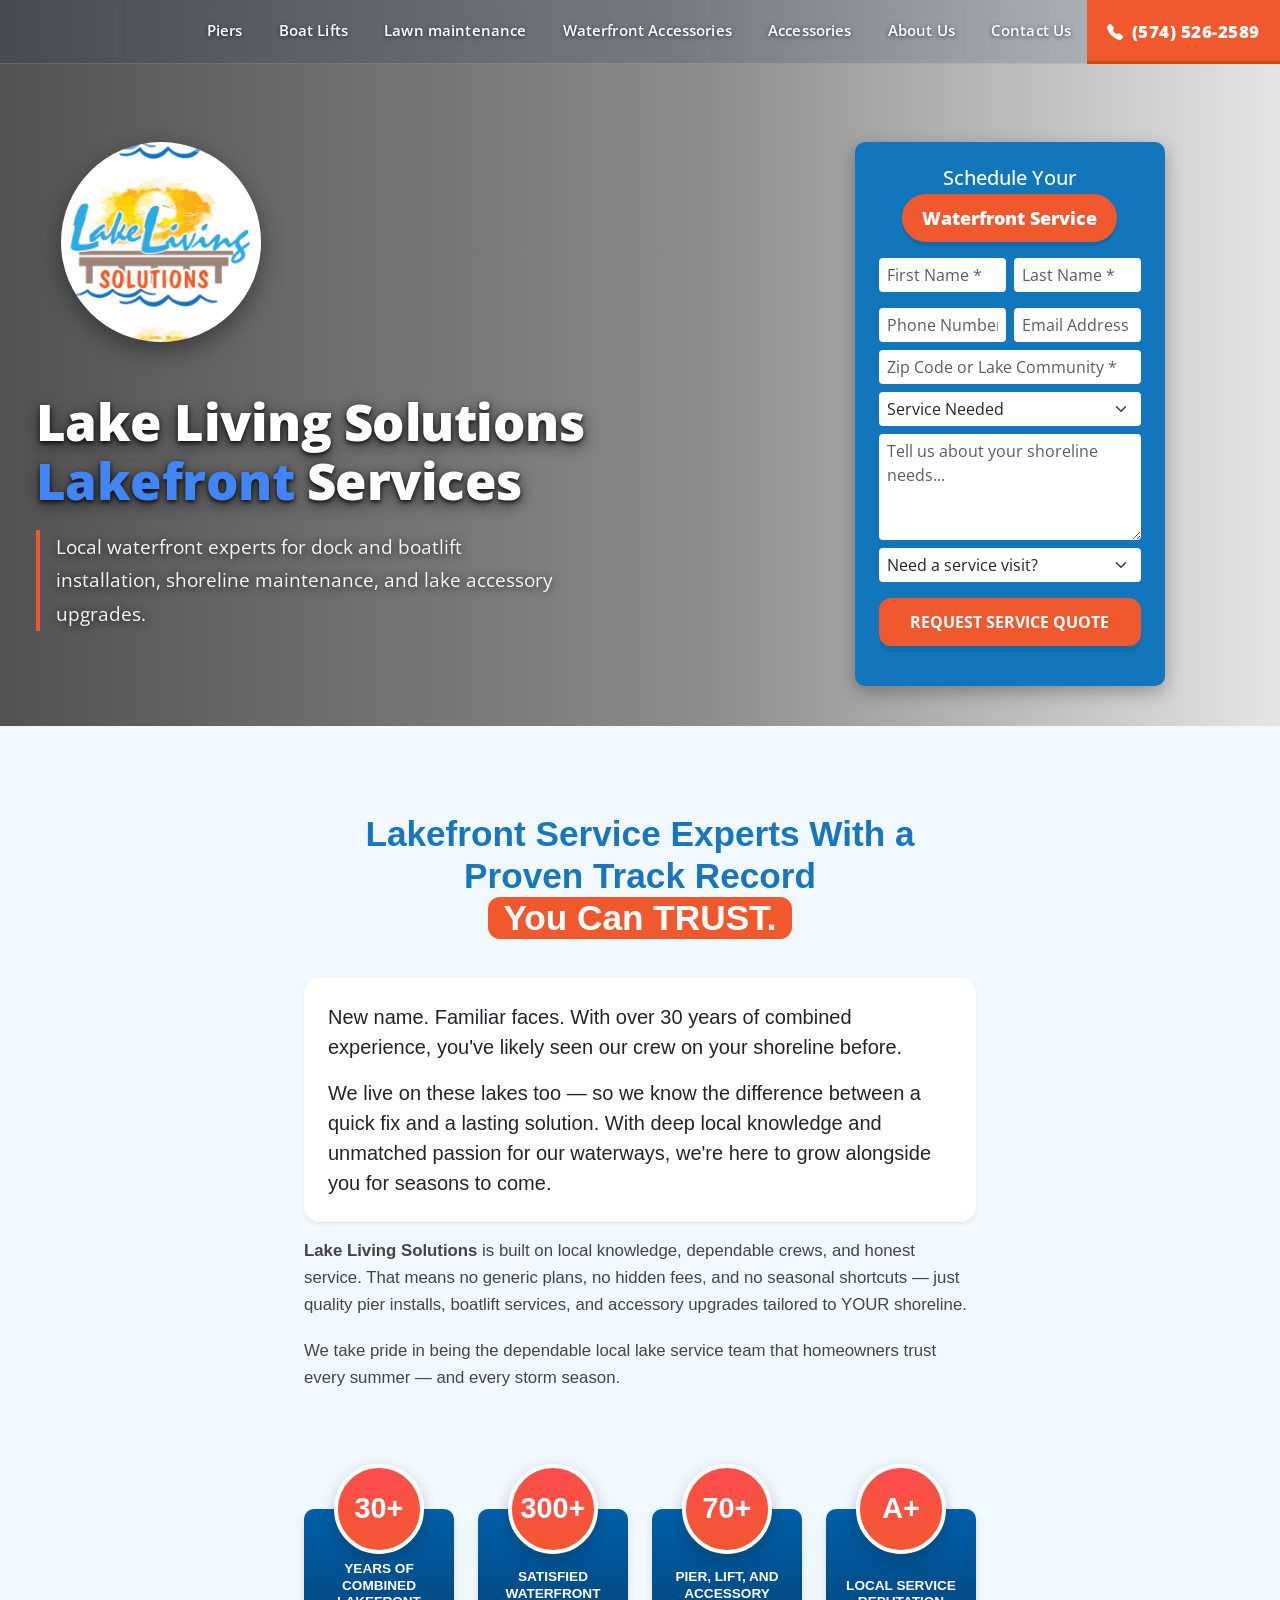
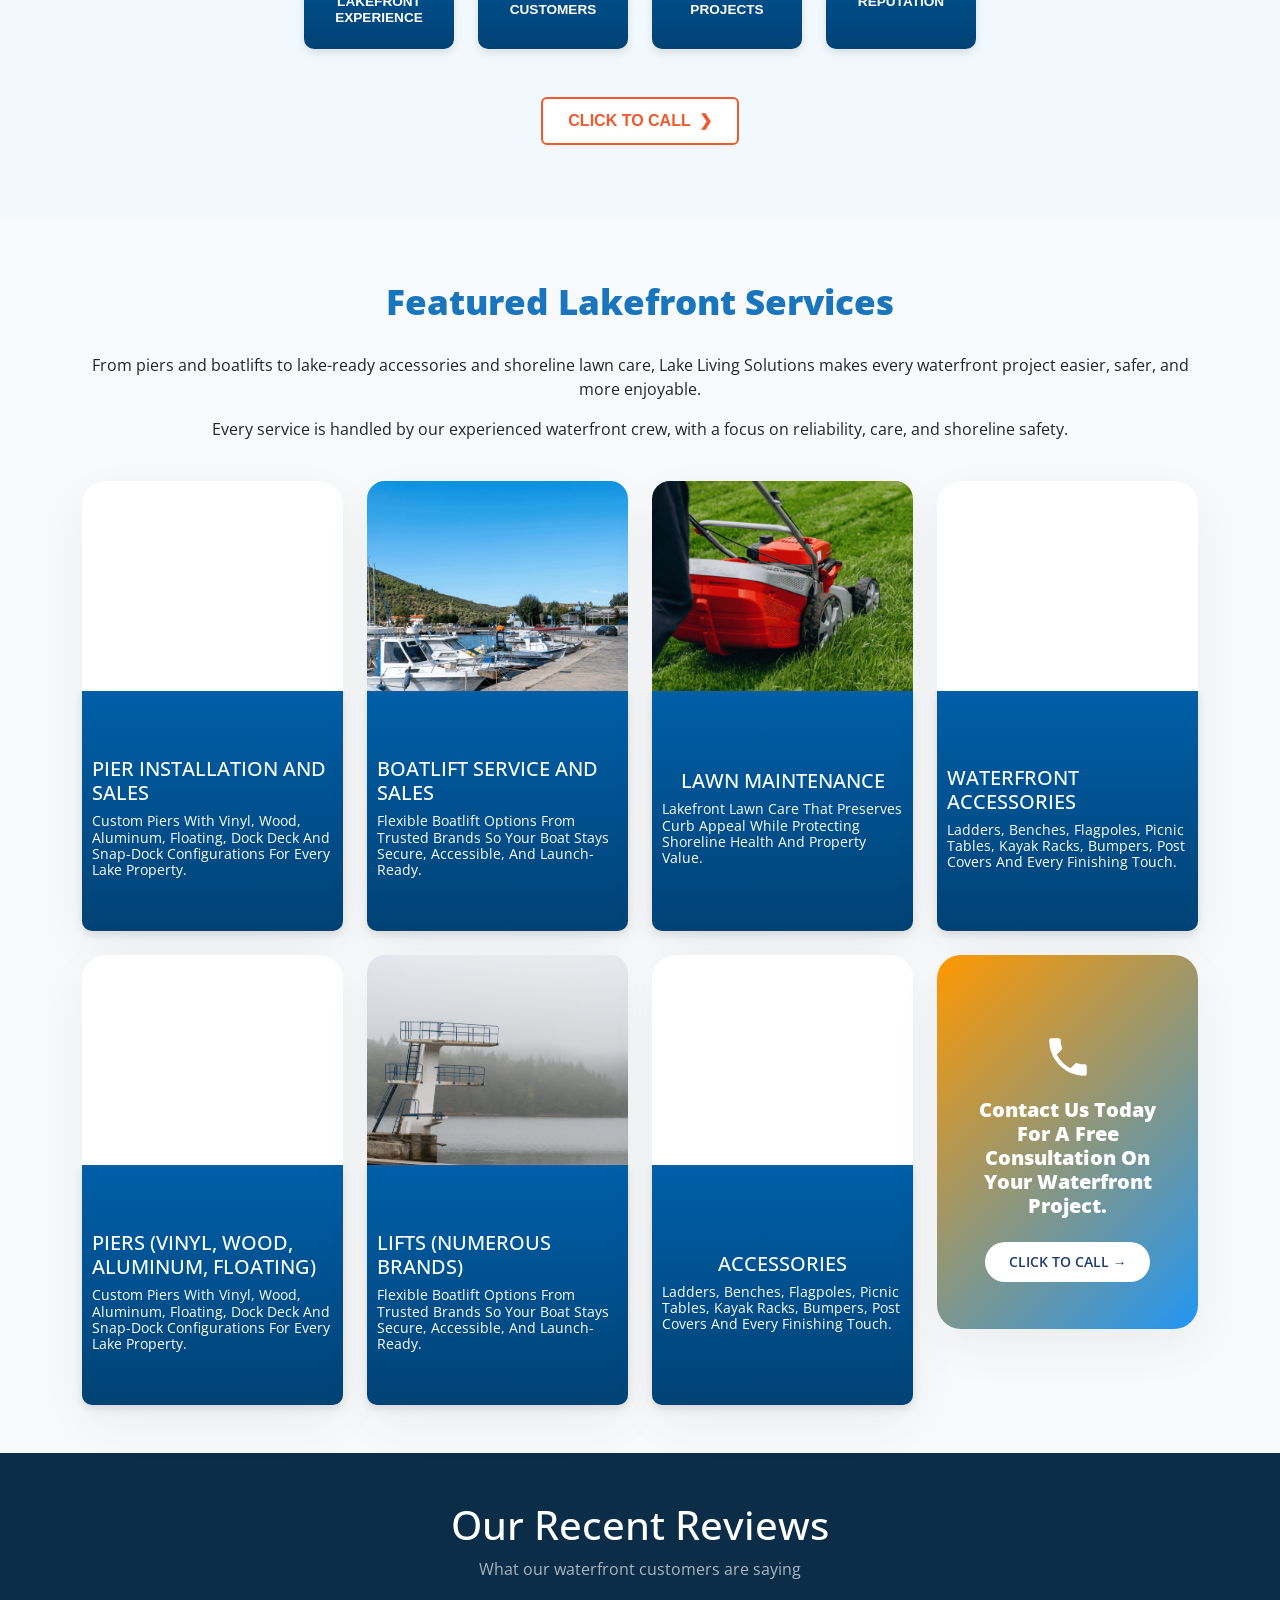
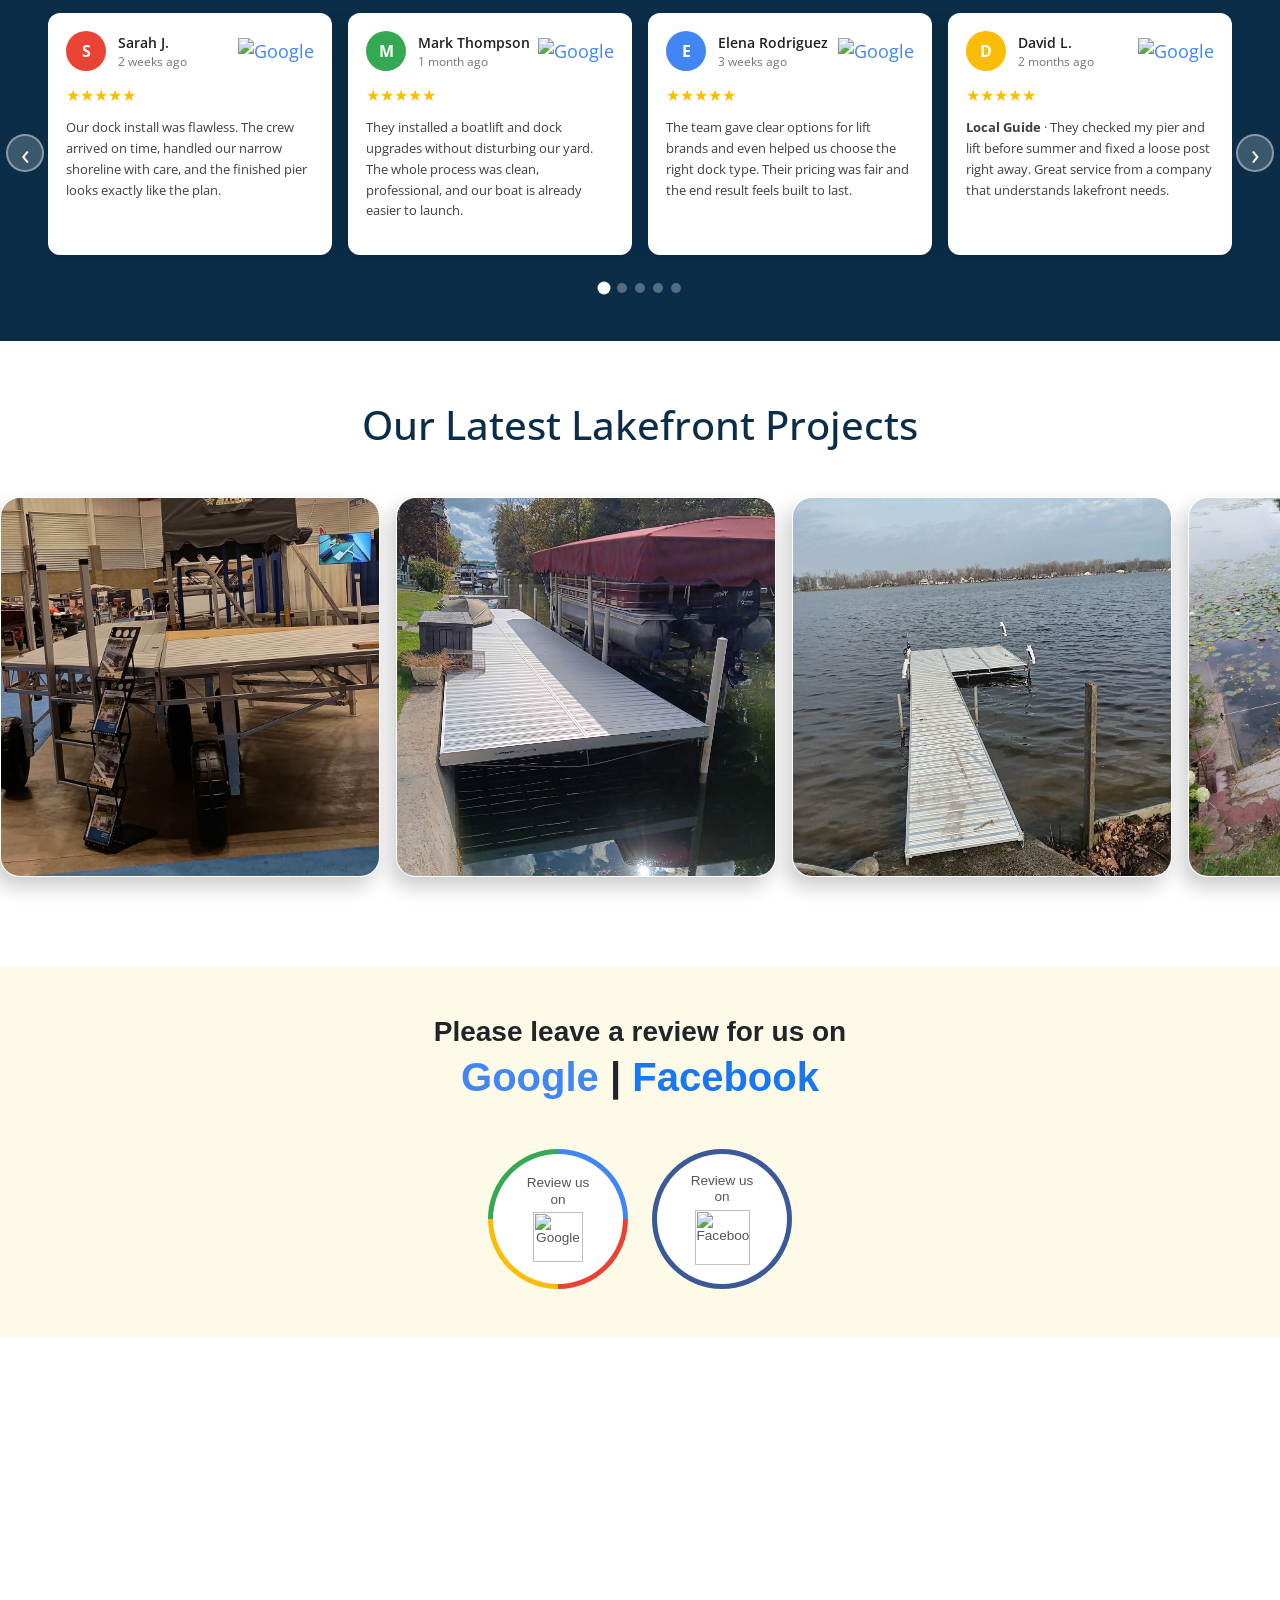
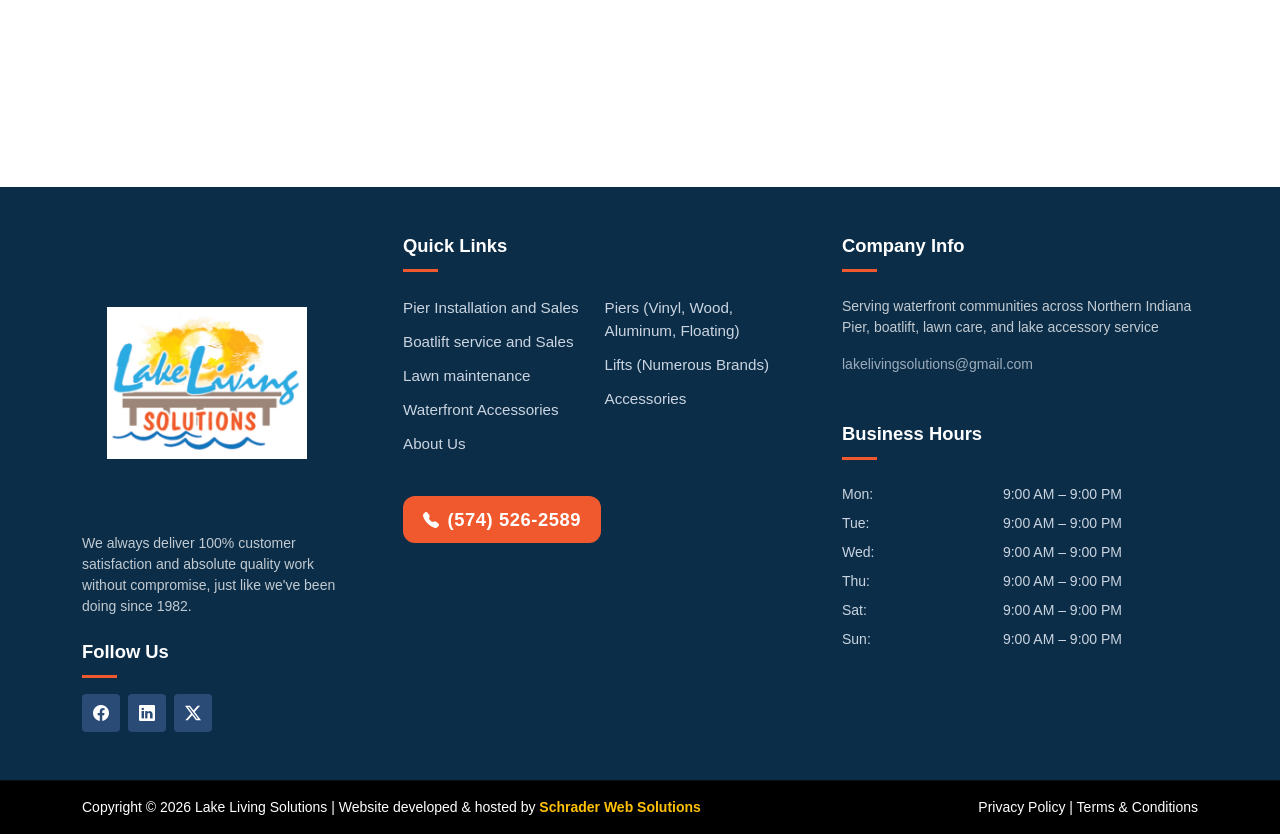
==== commit 3385eeec: "lake updates" ====
--- a/index-demo.html
+++ b/index-demo.html
@@ -235,7 +235,7 @@
        
 
         <div class="about-card py-4">
-  <h2 class="section-title mb-4">
+  <h2 class="section-title text-center mb-4">
     Lakefront Service Experts With a <br>Proven Track Record <span class="trust-pill">You Can TRUST.</span>
   </h2>
   
@@ -278,11 +278,11 @@
     </div>
   </div>
 
-  <div class="mt-5 d-flex flex-wrap align-items-center gap-4">
-    <a href="mailto:lakelivingsolutions@gmail.com" class="btn btn-contact-custom">
-      CONTACT US <span class="ms-2">❯</span>
+  <div class="mt-5 d-flex flex-wrap justify-content-center align-items-center gap-4">
+    <a href="tel:(574) 526-2589" class="btn btn-contact-custom">
+      CLICK TO CALL <span class="ms-2">❯</span>
     </a>
-    <span class="fs-5 text-navy">or Call <strong class="text-danger">(574) 526-2589</strong></span>
+    <!--<span class="fs-5 text-navy">or Call <strong class="text-danger"></strong></span>-->
   </div>
 </div>
       </div>
@@ -383,23 +383,15 @@
       </div>
             <!-- Service 8: Call to Action Block -->
       <div class="col-lg-3 col-12">
-        <div class="stat-container" style="max-width: 100%;
-    padding: 2rem;
-    background: linear-gradient(135deg, #FF9800 0%, #2196F3 100%);
-    border-radius: 24px;
-    box-shadow: 0 18px 50px rgba(0, 0, 0, 0.05);
-    text-align: center;
-    display: flex;
-    flex-direction: column;
-    justify-content: center;
-    min-height: 366px;">
-          <div class="stat-label stat-label-service" style="display: flex; flex-direction: column; align-items:center;">
-             <svg width="50" height="50" viewBox="0 0 24 24" fill="none" xmlns="http://www.w3.org/2000/svg" style="margin-bottom:1rem;">
-               <path d="M12 2C6.48 2 2 6.48 2 12s4.48 10 10 10 10-4.48 10-10S17.52 2 12 2zm1 15h-2v-2h2v2zm0-4h-2V7h2v6z" fill="white"/>
-             </svg>
-             <h3 class="h5 section-sub-titlex" style="color:#fff; margin-bottom:1rem;">Ready to Get Started?</h3>
-             <p style="color:#e0e0e0; margin-bottom:1.5rem; font-size:14px;">Contact us today for a free consultation on your waterfront project.</p>
-             <a href="tel:+15745262589" style="display:inline-block; background:#fff; color:#1e3c72; text-decoration:none; padding:0.75rem 1.5rem; border-radius:50px; font-weight:600; transition:all 0.3s ease;">Get a Quote →</a>
+        <div class="stat-container state-container-call" style="">
+          <div class="stat-label stat-label-service stat-label-call" style="display: flex; flex-direction: column; align-items:center; margin-top:0">
+<svg width="50" height="50" viewBox="0 0 24 24" fill="none" xmlns="http://www.w3.org/2000/svg" style="margin-bottom:1rem;">
+  <path d="M6.62 10.79c1.44 2.83 3.76 5.14 6.59 6.59l2.2-2.2c.27-.27.67-.36 1.02-.24 1.12.37 2.33.57 3.57.57.55 0 1 .45 1 1V20c0 .55-.45 1-1 1-9.39 0-17-7.61-17-17 0-.55.45-1 1-1h3.5c.55 0 1 .45 1 1 0 1.25.2 2.45.57 3.57.11.35.03.74-.25 1.02l-2.2 2.2z" fill="white"/>
+</svg>
+
+             <!--<h3 class="h5 section-sub-titlex" style="color:#fff; margin-bottom:1rem;">Ready to Get Started?</h3>-->
+             <p style="color:#fff; margin-bottom:1.5rem; font-size:20px; font-weight:800;">Contact us today for a free consultation on your waterfront project.</p>
+             <a href="tel:+15745262589" style="display:inline-block; background:#fff; color:#1e3c72; text-decoration:none; padding:0.75rem 1.5rem; border-radius:50px; font-weight:600; transition:all 0.3s ease;">CLICK TO CALL →</a>
           </div>
         </div>
       </div>
@@ -811,7 +803,7 @@
   </a>-->
   <div class="logo-wrapper mt-5">
             <a href="/" aria-label="Lake Living Solutions Home">
-              <div class="logo" style="background-image: url('/img/logo.avif');"></div>
+              <div class="logo-footer" style="background-image: url('/img/logo.avif');"></div>
             </a>
           </div>
 </div>
--- a/css/style.css
+++ b/css/style.css
@@ -195,7 +195,30 @@
 .hero-section::before { content: ""; position: absolute; inset: 0; background: linear-gradient(to right, rgba(0,0,0,0.68) 0%, rgba(0,0,0,0.45) 55%, rgba(0,0,0,0.10) 100%); z-index: 1; }
 .hero-inner { position: relative; z-index: 2; padding-top: calc(var(--nav-height) + 30px); }
 
-.logo { width: 200px; height: 200px; border-radius: var(--radius-full); background-color: var(--color-overlay); background-size: cover; background-position: center; margin-bottom: 20px; border: 3px solid rgba(255,255,255,0.35); box-shadow: 0 8px 24px rgba(0,0,0,0.4); }
+.logo { 
+  width: 200px;
+    height: 200px;
+    border-radius: var(--radius-full);
+    background-color: var(--color-overlay);
+    background-size: contain;
+    background-position: center;
+    margin-bottom: 20px;
+    border: 3px solid rgba(255, 255, 255, 0.35);
+    box-shadow: 0 8px 24px rgba(0, 0, 0, 0.4);
+ }
+ .logo-footer{
+    width: 200px;
+    height: 200px;
+    border-radius: none;
+    background-color: transparent;
+    background-size: contain;
+    background-position: center;
+    background-repeat: no-repeat;
+    margin-bottom: 20px;
+    border: none;
+    box-shadow: none;
+
+ }
 /* CHANGE THIS — logo-wrapper */
 .logo-wrapper {
   display: flex;
@@ -250,9 +273,30 @@
 .stat-box p        { font-size: 13px; margin: 0; }
 .stat-container    { position: relative; display: flex; flex-direction: column; align-items: center; max-width: 160px; margin: 0 auto; }
 .stat-circle       { background: radial-gradient(circle at top, #ff4b52, var(--color-red-dark)); width: 90px; height: 90px; border-radius: var(--radius-full); display: flex; align-items: center; justify-content: center; color: var(--color-white); font-weight: 800; font-size: 1.8rem; border: 4px solid var(--color-white); box-shadow: 0 5px 15px rgba(0,0,0,0.2); z-index: 2; }
-.stat-label        { background: linear-gradient(to bottom, var(--color-primary-mid), var(--color-primary-dark)); color: var(--color-white); width: 100%; padding: 45px 10px 15px; margin-top: -45px; border-radius: 10px; font-size: 0.85rem; font-weight: 700; line-height: 1.2; text-transform: uppercase; min-height: 110px; display: flex; align-items: center; justify-content: center; box-shadow: 0 4px 8px rgba(0,0,0,0.1); }
-.stat-label-service{margin-top: -106px;
-    border-radius: 0px 0px 10px 10px;}
+.stat-label        { background: linear-gradient(to bottom, var(--color-primary-mid), var(--color-primary-dark)); color: var(--color-white); width: 100%; padding: 45px 10px 15px; margin-top: -45px; border-radius: 10px; font-size: 0.85rem; font-weight: 700; line-height: 1.2; text-transform: uppercase;  min-height: 140px; display: flex; align-items: center; justify-content: center; box-shadow: 0 4px 8px rgba(0,0,0,0.1); }
+.stat-label-service{
+    margin-top: -106px;
+    border-radius: 0px 0px 10px 10px;
+    min-height: 240px;
+  }
+  .state-container-call{
+    max-width: 100%;
+    height: stretch;
+    /* margin: 0; */
+    padding: 2rem;
+    background: linear-gradient(135deg, #FF9800 0%, #2196F3 100%);
+    border-radius: 24px;
+    box-shadow: 0 18px 50px rgba(0, 0, 0, 0.05);
+    text-align: center;
+    display: flex;
+    flex-direction: column;
+    justify-content: center;
+    min-height: 366px;
+  }
+  .stat-label-call{
+    background: none;
+    box-shadow:none;
+  }
 .stat-label-service p{
   font-weight: 400;
     text-transform: capitalize;
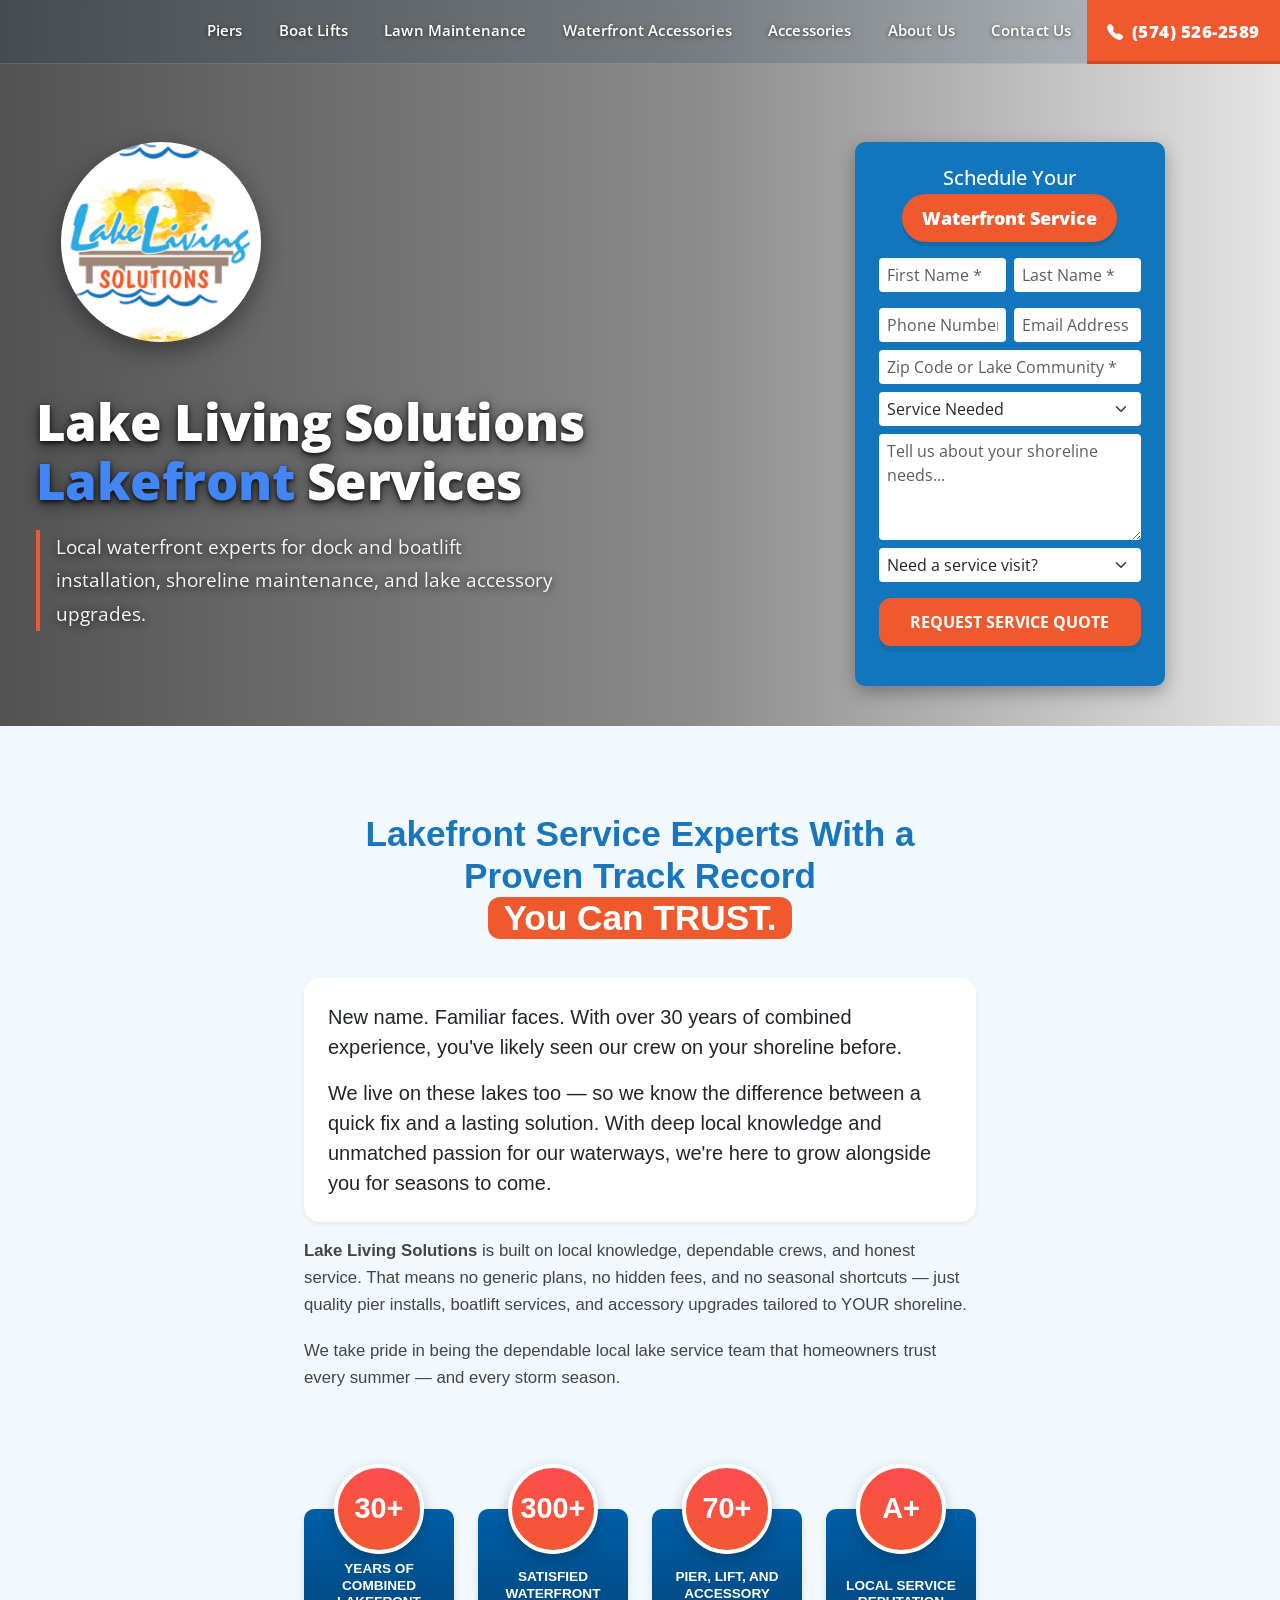
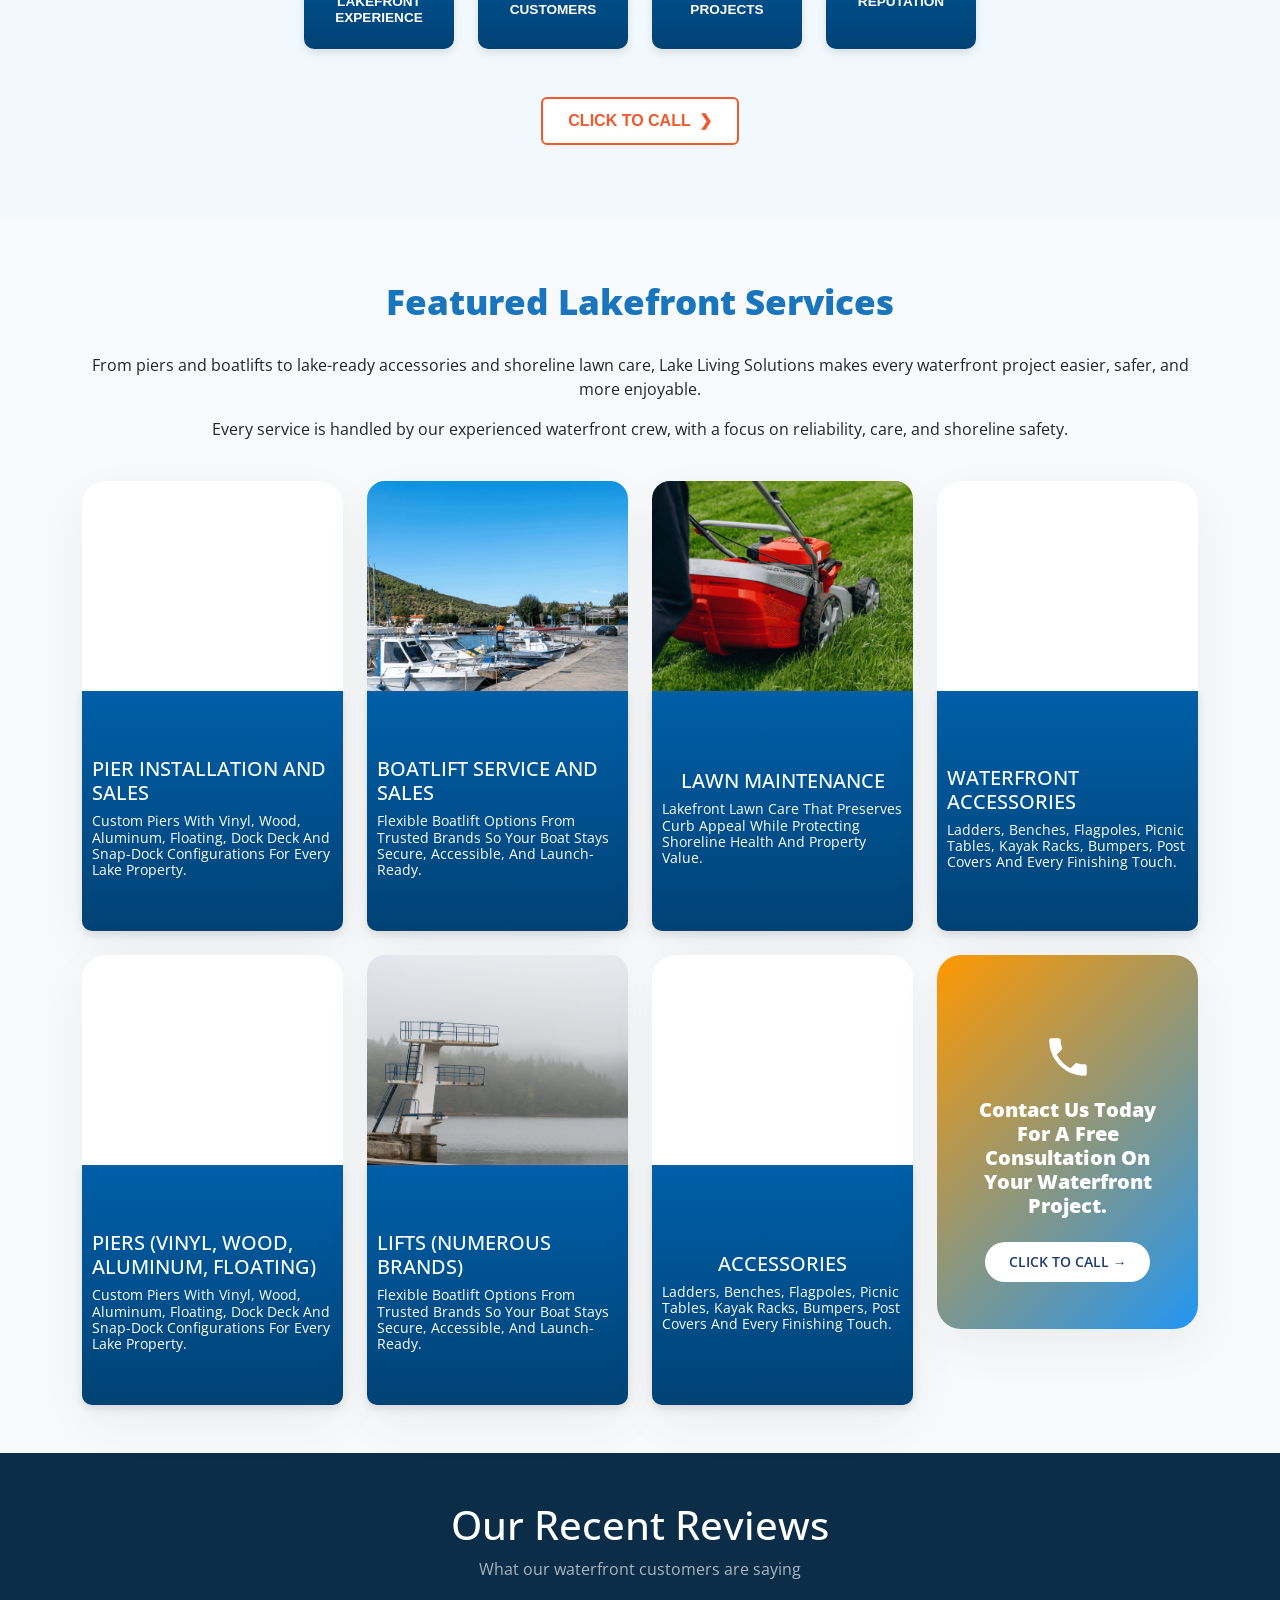
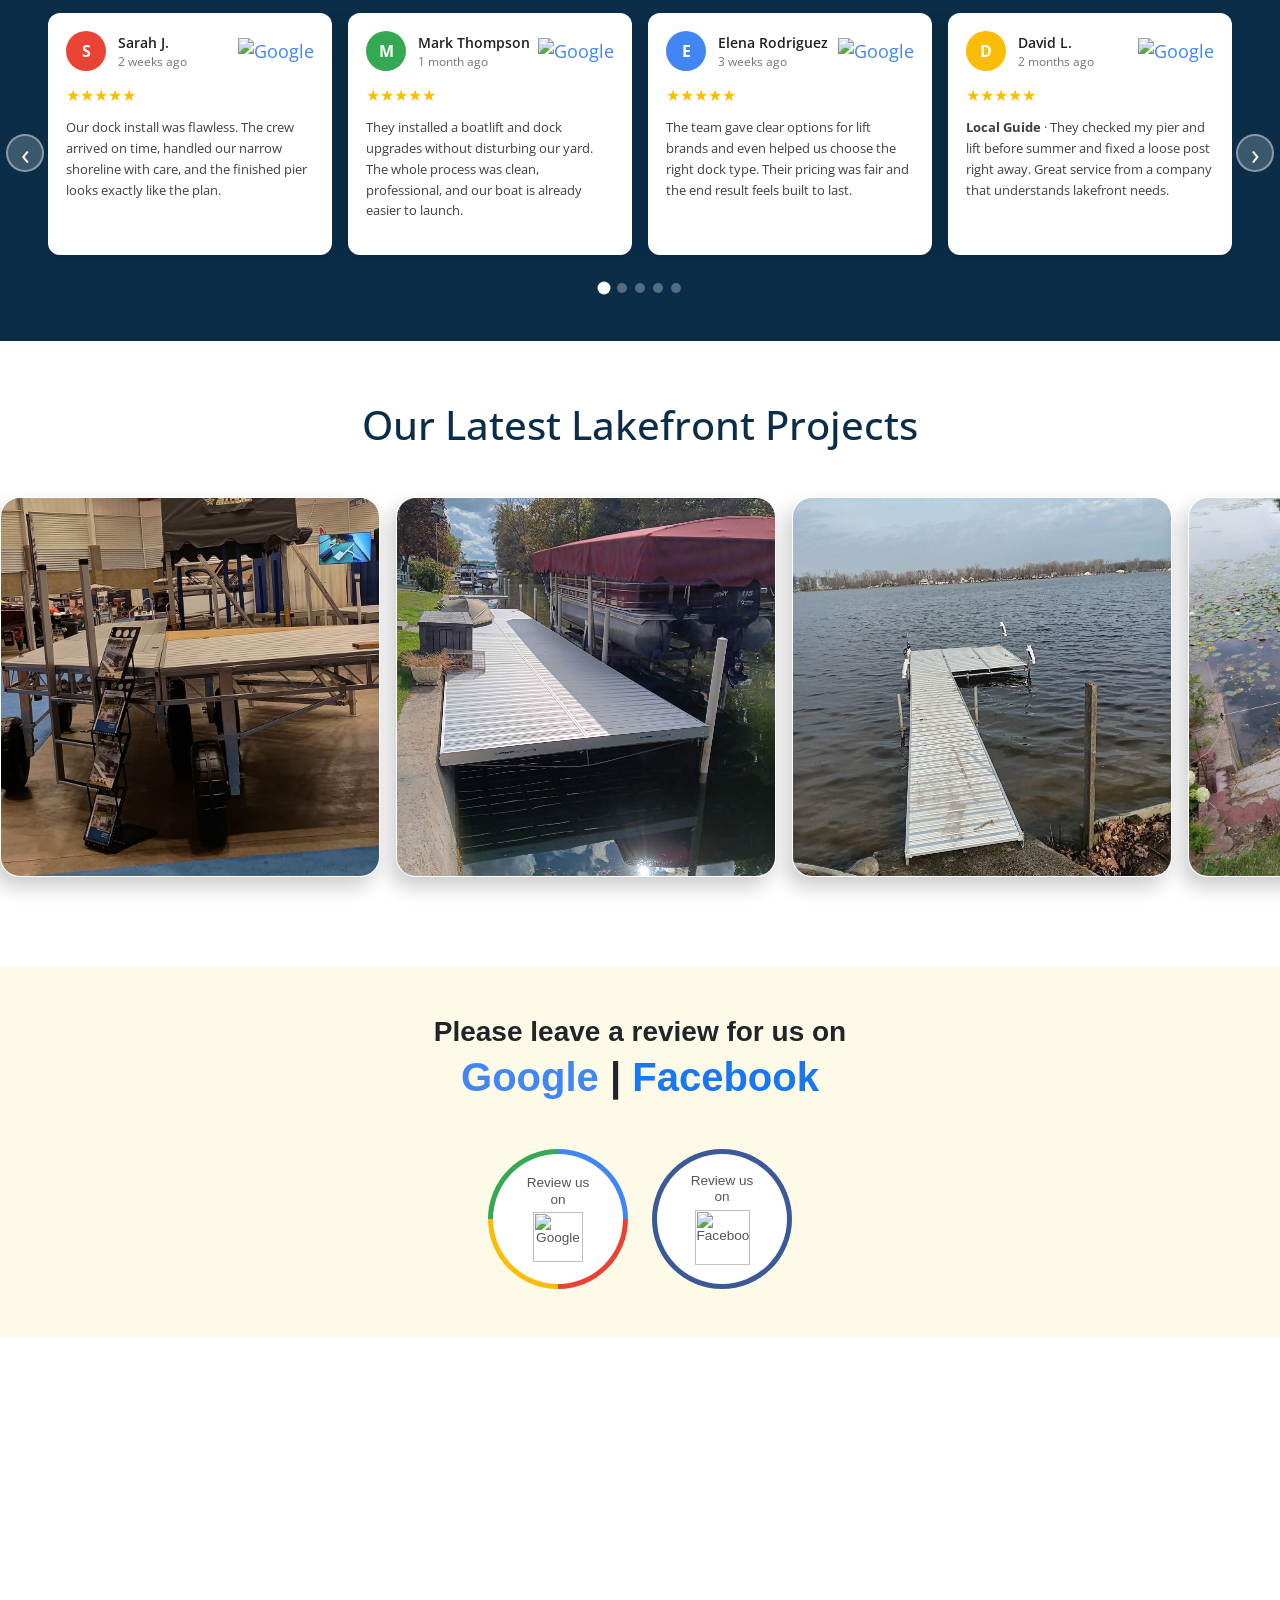
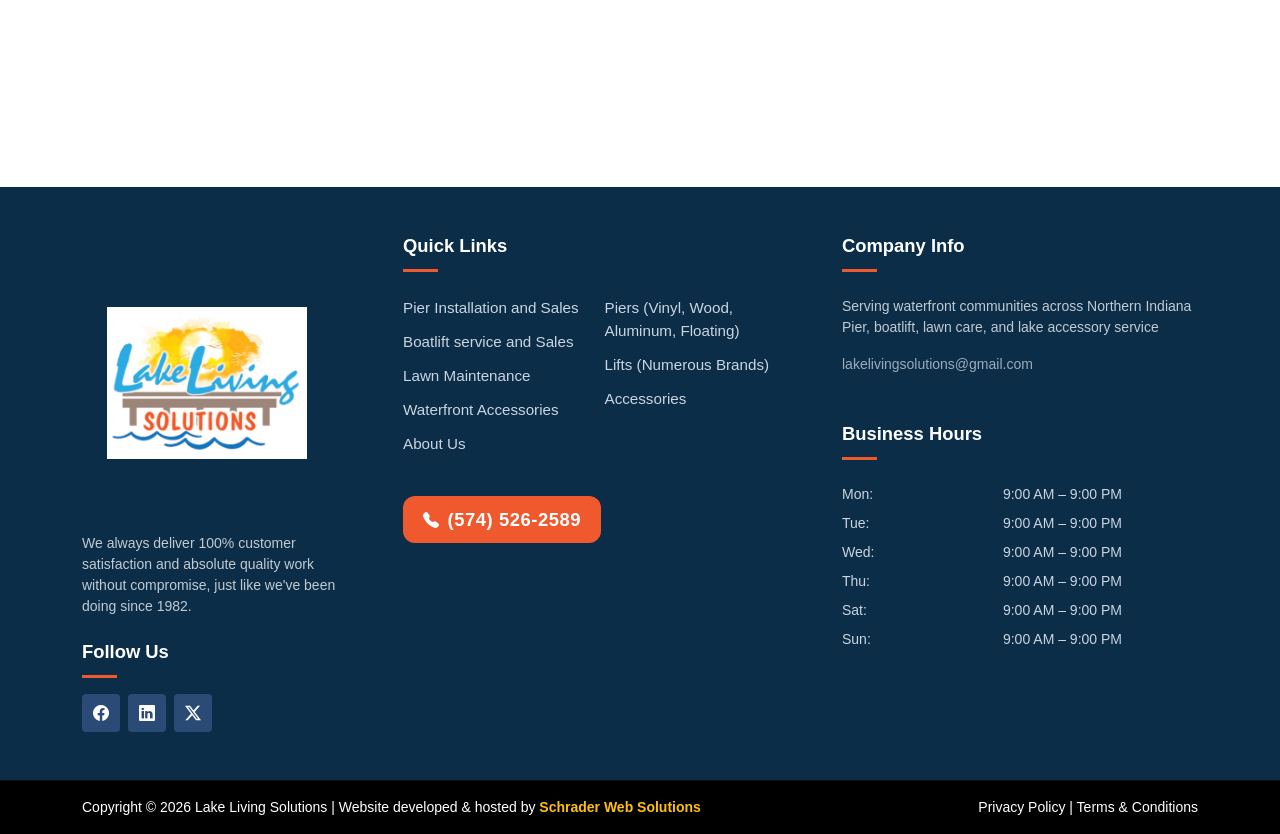
==== commit 212d62db: "M patch" ====
--- a/index-demo.html
+++ b/index-demo.html
@@ -69,7 +69,7 @@
   <ul class="drawer-nav">
       <li><button class="nav-btn" onclick="window.location='/piers/'">Piers</button></li>
       <li><button class="nav-btn" onclick="window.location='/boat-lifts/'">Boat Lifts</button></li>
-        <li><button class="nav-btn" onclick="window.location='/lawn-maintenance/'">Lawn maintenance</button></li>
+        <li><button class="nav-btn" onclick="window.location='/lawn-maintenance/'">Lawn Maintenance</button></li>
         <li><button class="nav-btn" onclick="window.location='/waterfront-accessories/'">Waterfront Accessories</button></li>
       <li><button class="nav-btn" onclick="window.location='/accessories/'">Accessories</button></li>
       <li><button class="nav-btn" onclick="window.location='/about/'">About Us</button></li>
@@ -116,7 +116,7 @@
     <li class="nav-links-group">
       <button class="nav-btn" onclick="window.location='/piers/'">Piers</button>
       <button class="nav-btn" onclick="window.location='/boat-lifts/'">Boat Lifts</button>
-      <button class="nav-btn" onclick="window.location='/lawn-maintenance/'">Lawn maintenance</button>
+      <button class="nav-btn" onclick="window.location='/lawn-maintenance/'">Lawn Maintenance</button>
       <button class="nav-btn" onclick="window.location='/waterfront-accessories/'">Waterfront Accessories</button>
       <button class="nav-btn" onclick="window.location='/accessories/'">Accessories</button>
       <button class="nav-btn" onclick="window.location='/about/'">About Us</button>
@@ -828,7 +828,7 @@
             <ul class="list-unstyled footer-list">
               <li><a href="#services">Pier Installation and Sales</a></li>
               <li><a href="#services">Boatlift service and Sales</a></li>
-              <li><a href="#services">Lawn maintenance</a></li>
+              <li><a href="#services">Lawn Maintenance</a></li>
               <li><a href="#services">Waterfront Accessories</a></li>
               <li><a href="#">About Us</a></li>
             </ul>
